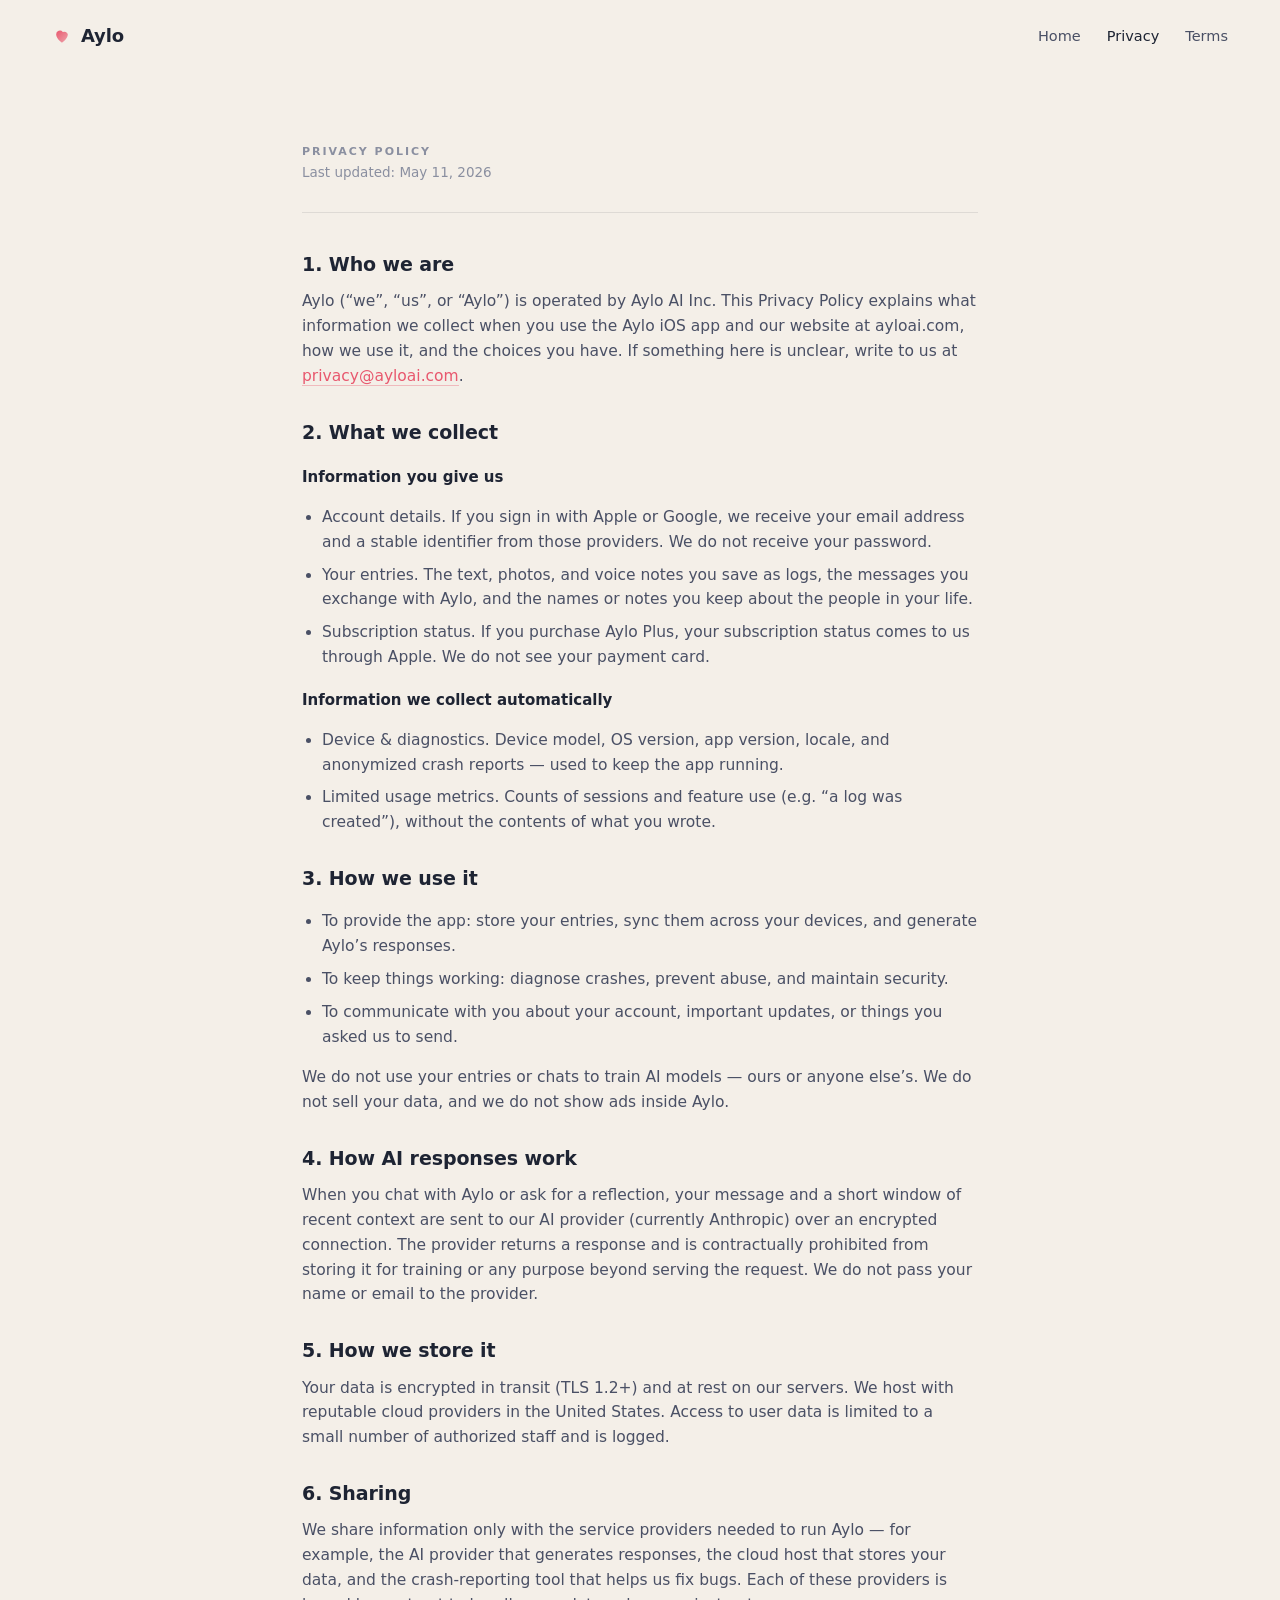
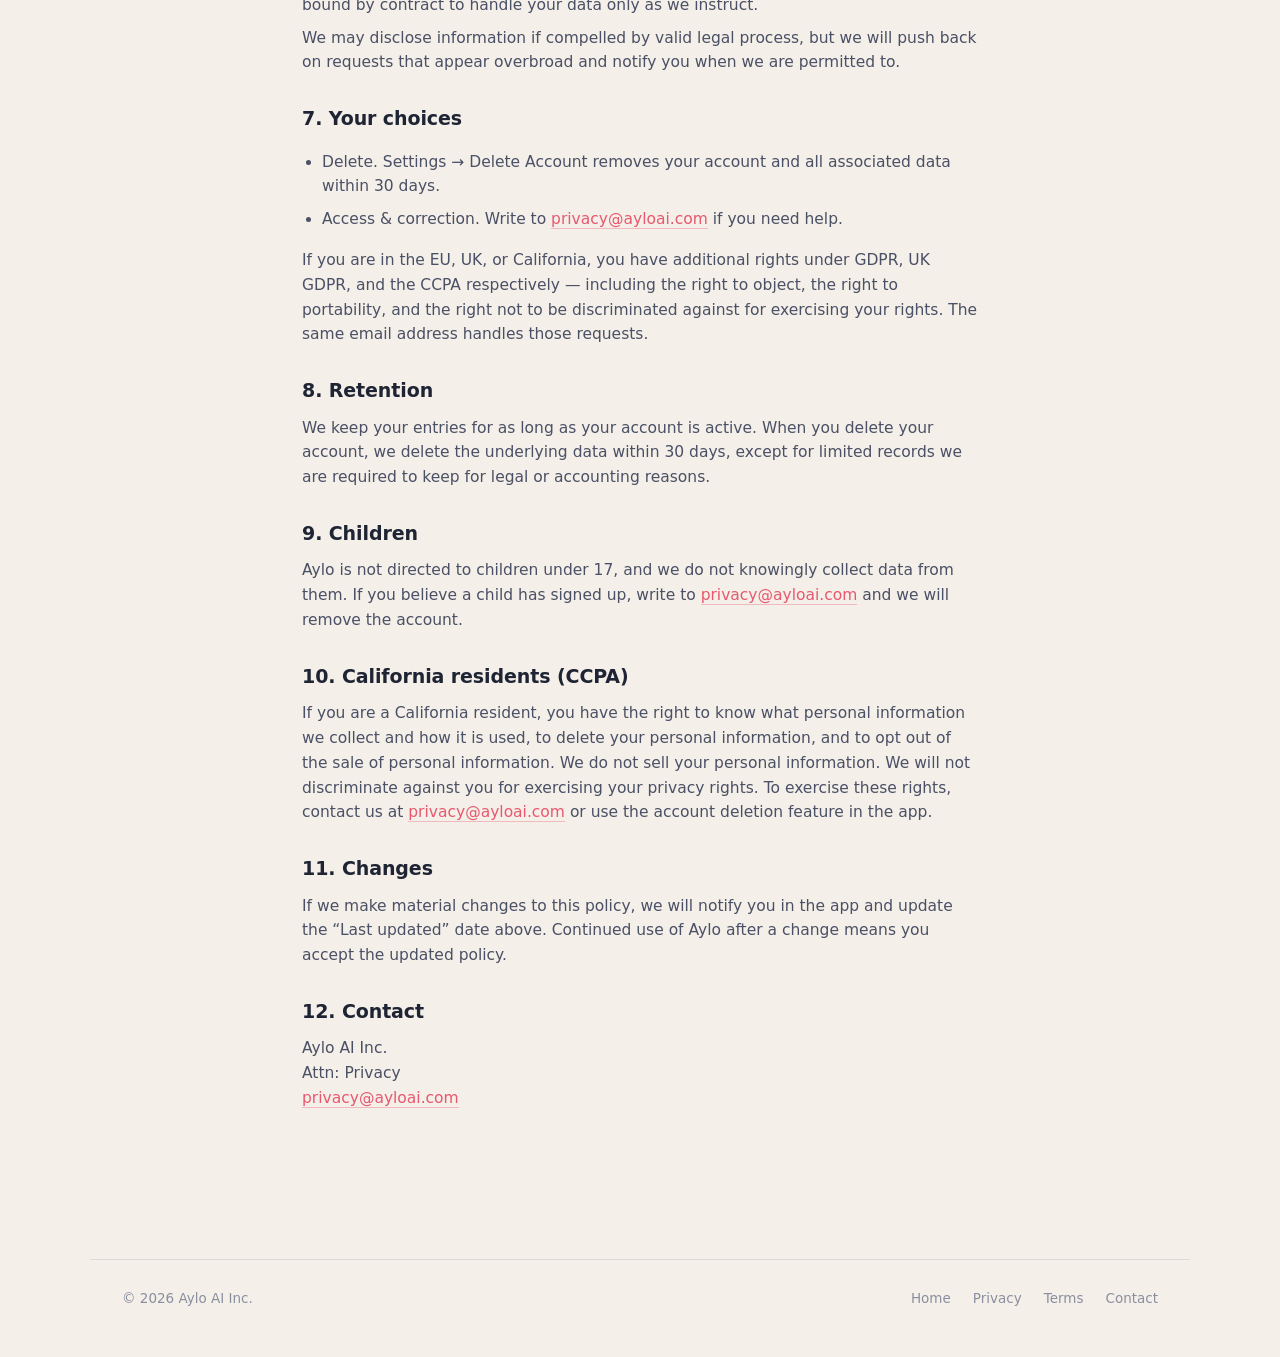
==== privacy.html @ 5973b8f8 "Remove headline, summary, and collection callout from privacy page Co-Authored-By: Claude Opus 4.6 (" ====
<!DOCTYPE html>
<html lang="en">
<head>
<meta charset="UTF-8">
<meta name="viewport" content="width=device-width, initial-scale=1.0">
<title>Privacy Policy — Aylo</title>
<link rel="stylesheet" href="legal.css">
</head>
<body>

<nav class="nav">
  <a class="brand" href="index.html">
    <span class="heart" aria-hidden="true">
      <svg width="20" height="20" viewBox="0 0 24 24" fill="none">
        <defs><linearGradient id="h" x1="0" y1="0" x2="1" y2="1"><stop offset="0%" stop-color="currentColor" stop-opacity="1"/><stop offset="100%" stop-color="currentColor" stop-opacity="0.5"/></linearGradient></defs>
        <path fill="url(#h)" d="M12 20s-7-4.5-7-10a4.5 4.5 0 0 1 8-2.8A4.5 4.5 0 0 1 19 10c0 5.5-7 10-7 10z"/>
      </svg>
    </span>
    Aylo
  </a>
  <div class="nav-links">
    <a href="index.html">Home</a>
    <a href="privacy.html" class="active">Privacy</a>
    <a href="terms.html">Terms</a>
  </div>
</nav>

<main class="legal">
  <header class="legal-header">
    <span class="kicker">Privacy Policy</span>
    <p class="effective">Last updated: May 11, 2026</p>
  </header>

  <section>
    <h2>1. Who we are</h2>
    <p>Aylo (&ldquo;we&rdquo;, &ldquo;us&rdquo;, or &ldquo;Aylo&rdquo;) is operated by Aylo AI Inc. This Privacy Policy explains what information we collect when you use the Aylo iOS app and our website at ayloai.com, how we use it, and the choices you have. If something here is unclear, write to us at <a href="mailto:privacy@ayloai.com">privacy@ayloai.com</a>.</p>
  </section>

  <section>
    <h2>2. What we collect</h2>
    <h3>Information you give us</h3>
    <ul>
      <li><strong>Account details.</strong> If you sign in with Apple or Google, we receive your email address and a stable identifier from those providers. We do not receive your password.</li>
      <li><strong>Your entries.</strong> The text, photos, and voice notes you save as logs, the messages you exchange with Aylo, and the names or notes you keep about the people in your life.</li>
      <li><strong>Subscription status.</strong> If you purchase Aylo Plus, your subscription status comes to us through Apple. We do not see your payment card.</li>
    </ul>
    <h3>Information we collect automatically</h3>
    <ul>
      <li><strong>Device &amp; diagnostics.</strong> Device model, OS version, app version, locale, and anonymized crash reports — used to keep the app running.</li>
      <li><strong>Limited usage metrics.</strong> Counts of sessions and feature use (e.g. &ldquo;a log was created&rdquo;), without the contents of what you wrote.</li>
    </ul>
  </section>

  <section>
    <h2>3. How we use it</h2>
    <ul>
      <li>To provide the app: store your entries, sync them across your devices, and generate Aylo&rsquo;s responses.</li>
      <li>To keep things working: diagnose crashes, prevent abuse, and maintain security.</li>
      <li>To communicate with you about your account, important updates, or things you asked us to send.</li>
    </ul>
    <p>We do not use your entries or chats to train AI models — ours or anyone else&rsquo;s. We do not sell your data, and we do not show ads inside Aylo.</p>
  </section>

  <section>
    <h2>4. How AI responses work</h2>
    <p>When you chat with Aylo or ask for a reflection, your message and a short window of recent context are sent to our AI provider (currently Anthropic) over an encrypted connection. The provider returns a response and is contractually prohibited from storing it for training or any purpose beyond serving the request. We do not pass your name or email to the provider.</p>
  </section>

  <section>
    <h2>5. How we store it</h2>
    <p>Your data is encrypted in transit (TLS 1.2+) and at rest on our servers. We host with reputable cloud providers in the United States. Access to user data is limited to a small number of authorized staff and is logged.</p>
  </section>

  <section>
    <h2>6. Sharing</h2>
    <p>We share information only with the service providers needed to run Aylo — for example, the AI provider that generates responses, the cloud host that stores your data, and the crash-reporting tool that helps us fix bugs. Each of these providers is bound by contract to handle your data only as we instruct.</p>
    <p>We may disclose information if compelled by valid legal process, but we will push back on requests that appear overbroad and notify you when we are permitted to.</p>
  </section>

  <section>
    <h2>7. Your choices</h2>
    <ul>
      <li><strong>Delete.</strong> Settings &rarr; Delete Account removes your account and all associated data within 30 days.</li>
      <li><strong>Access &amp; correction.</strong> Write to <a href="mailto:privacy@ayloai.com">privacy@ayloai.com</a> if you need help.</li>
    </ul>
    <p>If you are in the EU, UK, or California, you have additional rights under GDPR, UK GDPR, and the CCPA respectively — including the right to object, the right to portability, and the right not to be discriminated against for exercising your rights. The same email address handles those requests.</p>
  </section>

  <section>
    <h2>8. Retention</h2>
    <p>We keep your entries for as long as your account is active. When you delete your account, we delete the underlying data within 30 days, except for limited records we are required to keep for legal or accounting reasons.</p>
  </section>

  <section>
    <h2>9. Children</h2>
    <p>Aylo is not directed to children under 17, and we do not knowingly collect data from them. If you believe a child has signed up, write to <a href="mailto:privacy@ayloai.com">privacy@ayloai.com</a> and we will remove the account.</p>
  </section>

  <section>
    <h2>10. California residents (CCPA)</h2>
    <p>If you are a California resident, you have the right to know what personal information we collect and how it is used, to delete your personal information, and to opt out of the sale of personal information. We do not sell your personal information. We will not discriminate against you for exercising your privacy rights. To exercise these rights, contact us at <a href="mailto:privacy@ayloai.com">privacy@ayloai.com</a> or use the account deletion feature in the app.</p>
  </section>

  <section>
    <h2>11. Changes</h2>
    <p>If we make material changes to this policy, we will notify you in the app and update the &ldquo;Last updated&rdquo; date above. Continued use of Aylo after a change means you accept the updated policy.</p>
  </section>

  <section>
    <h2>12. Contact</h2>
    <p>Aylo AI Inc.<br>
    Attn: Privacy<br>
    
    
    <a href="mailto:privacy@ayloai.com">privacy@ayloai.com</a></p>
  </section>
</main>

<footer>
  <span class="brand-line">© 2026 Aylo AI Inc.</span>
  <div class="links">
    <a href="index.html">Home</a>
    <a href="privacy.html">Privacy</a>
    <a href="terms.html">Terms</a>
    <a href="mailto:hello@ayloai.com">Contact</a>
  </div>
</footer>

</body>
</html>
---- legal.css ----
/* Shared styling for privacy + terms */
:root {
  --bg: #F4EFE8;
  --bg-soft: #EFE8DE;
  --ink: #1E2433;
  --ink-mid: #4A5065;
  --ink-soft: #8A8FA0;
  --line: rgba(30,36,51,0.10);
  --card: #FFFFFF;
  --accent: #E8586E;
  --accent-soft: #FCE4E8;
}
*, *::before, *::after { box-sizing: border-box; }
html, body { margin: 0; padding: 0; }
body {
  font-family: "SF Pro Display", -apple-system, BlinkMacSystemFont, system-ui, "Segoe UI", sans-serif;
  background: var(--bg);
  color: var(--ink);
  -webkit-font-smoothing: antialiased;
  line-height: 1.6;
}
a { color: inherit; text-decoration: none; }

.nav {
  display: flex; align-items: center; justify-content: space-between;
  padding: 22px 32px;
  max-width: 1240px; margin: 0 auto;
}
.brand { display: inline-flex; align-items: center; gap: 9px; font-weight: 600; font-size: 18px; letter-spacing: -0.01em; }
.brand .heart { color: var(--accent); display: inline-flex; }
.nav-links { display: flex; gap: 26px; font-size: 14.5px; color: var(--ink-mid); }
.nav-links a:hover { color: var(--ink); }
.nav-links a.active { color: var(--ink); font-weight: 500; }

.legal {
  max-width: 740px; margin: 0 auto;
  padding: 32px 32px 80px;
}
.legal-header { padding: 32px 0 28px; border-bottom: 1px solid var(--line); margin-bottom: 36px; }
.legal-header .kicker {
  font-size: 11px; font-weight: 700; letter-spacing: 0.18em;
  text-transform: uppercase; color: var(--ink-soft);
}
.legal-header h1 {
  font-size: clamp(36px, 5vw, 56px);
  line-height: 1.02;
  letter-spacing: -0.03em;
  font-weight: 500;
  margin: 12px 0 14px;
}
.legal-header h1 em {
  font-style: normal;
}
.legal-header .effective {
  font-size: 13.5px; color: var(--ink-soft); margin: 0;
}

.tldr {
  margin-bottom: 40px;
}
.tldr-label {
  display: none;
}
.tldr ul { margin: 0; padding-left: 20px; }
.tldr li { font-size: 15.5px; margin: 6px 0; color: var(--ink-mid); }

.legal section { margin-bottom: 28px; }
.legal h2 {
  font-size: 19px; font-weight: 600; letter-spacing: -0.005em;
  margin: 28px 0 10px; color: var(--ink);
}
.legal h3 {
  font-size: 15px; font-weight: 600;
  margin: 18px 0 4px; color: var(--ink);
}
.legal p, .legal li {
  font-size: 15.5px; color: var(--ink-mid); margin: 8px 0;
}
.legal ul { padding-left: 20px; }
.legal a:not(.brand) {
  color: var(--accent);
  border-bottom: 1px solid rgba(232,88,110,0.35);
}
.legal a:not(.brand):hover { border-bottom-color: var(--accent); }
.legal strong { color: var(--ink-mid); font-weight: 400; }

.legal .callout {
  padding: 0;
  margin: 14px 0;
  font-size: 15.5px;
  color: var(--ink-mid);
}

footer {
  max-width: 1100px; margin: 40px auto 0;
  padding: 28px 32px 48px;
  border-top: 1px solid var(--line);
  display: flex; justify-content: space-between; align-items: center;
  flex-wrap: wrap; gap: 18px;
  font-size: 13.5px; color: var(--ink-soft);
}
footer .links { display: flex; gap: 22px; }
footer .links a:hover { color: var(--ink); }

@media (max-width: 720px) {
  .nav { padding: 18px 22px; }
  .nav-links { gap: 16px; }
  .legal { padding: 16px 22px 56px; }
  footer { padding: 24px 22px 36px; }
}
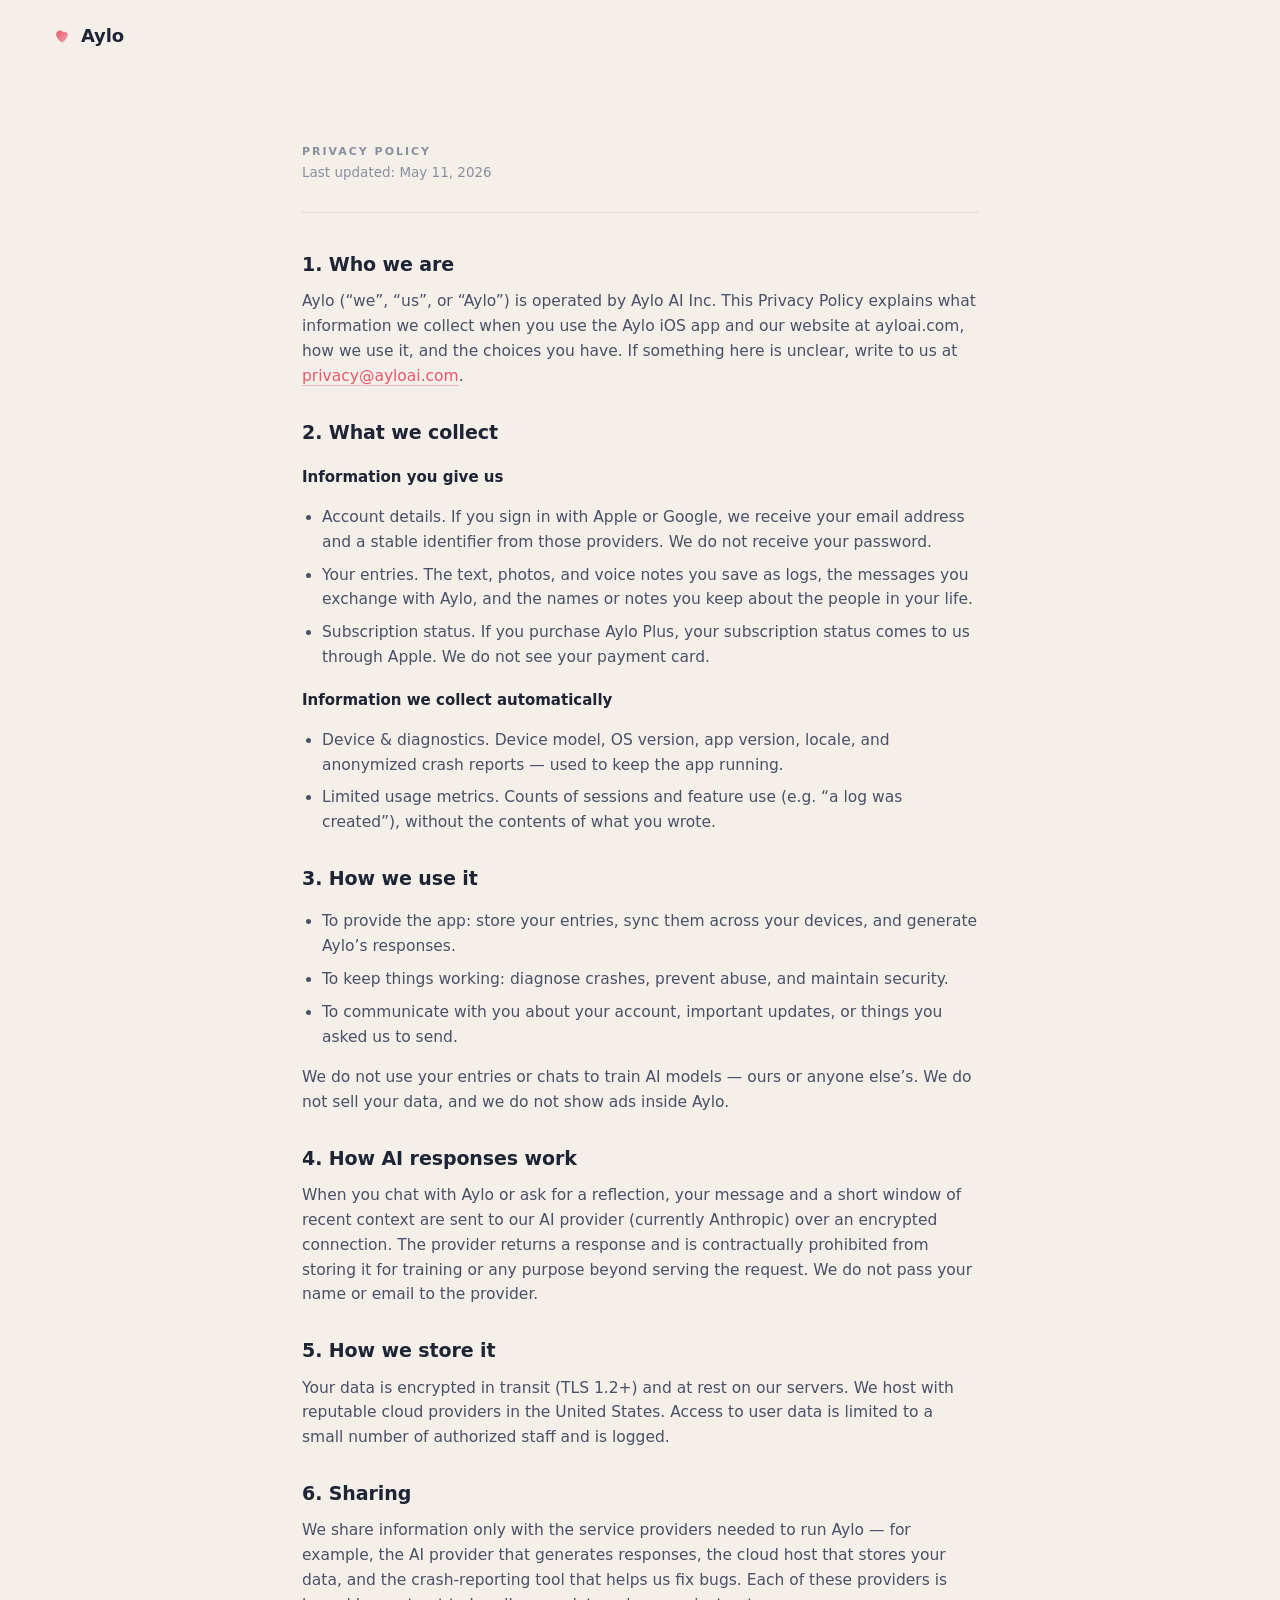
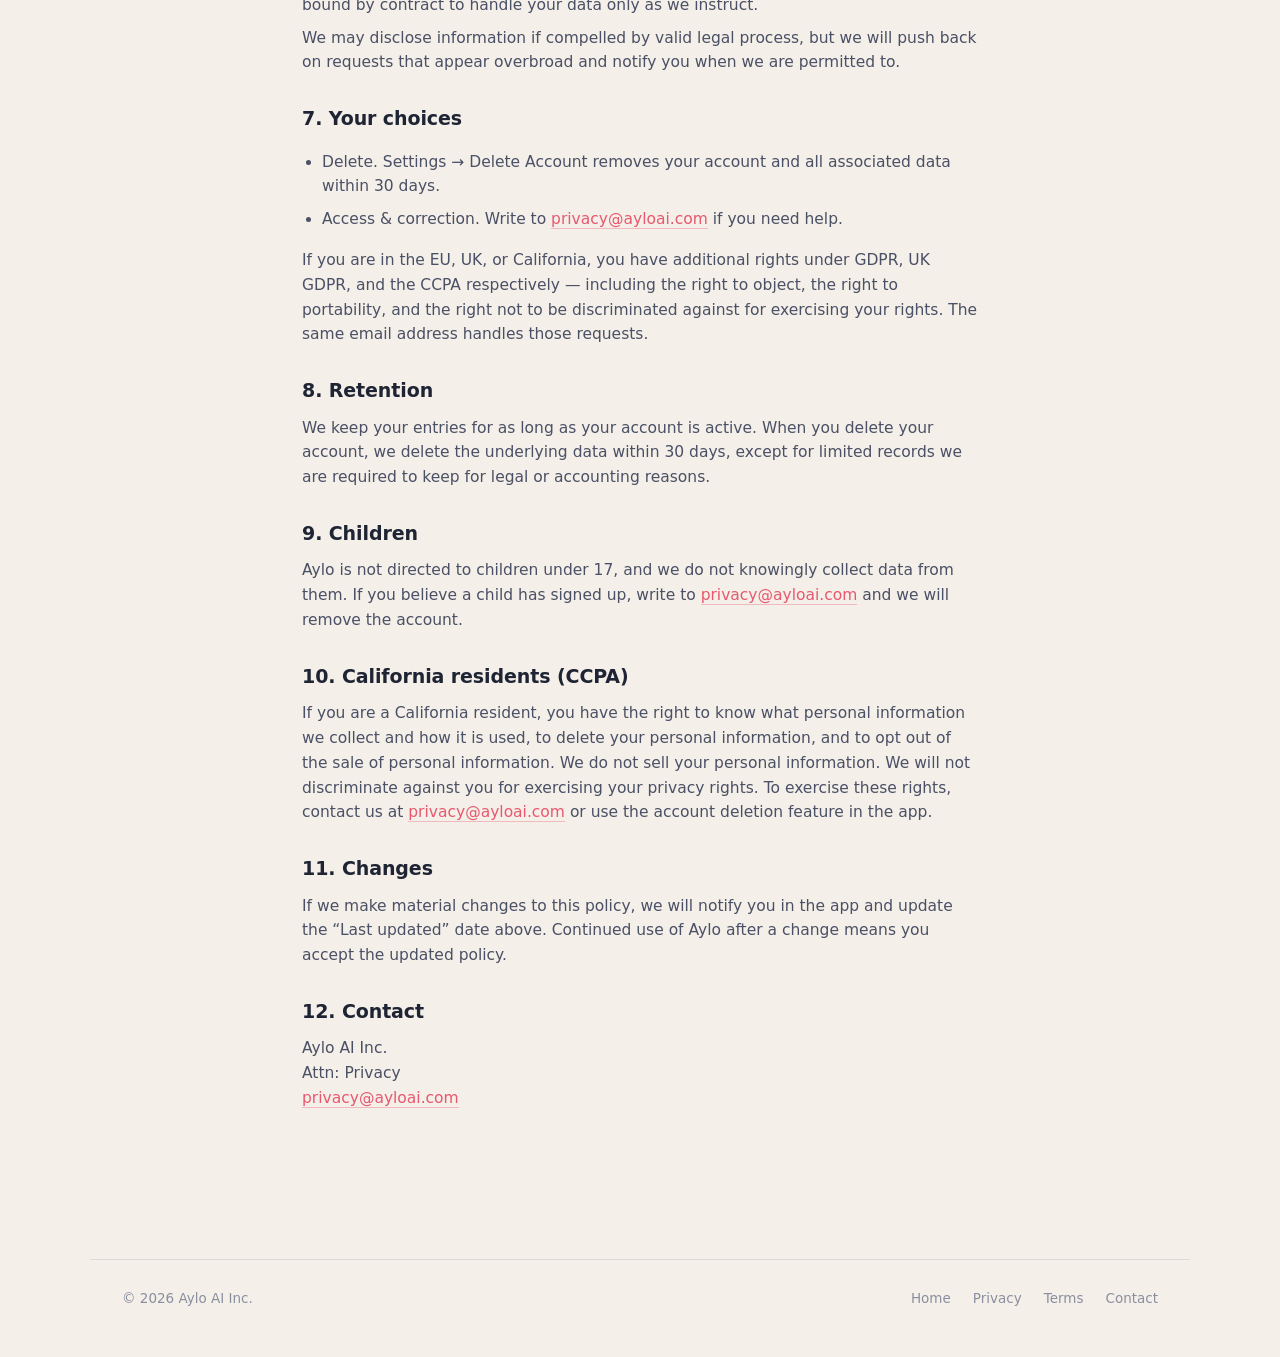
==== commit b24d6f9c: "Remove nav links from privacy and terms pages Co-Authored-By: Claude Opus 4.6 (1M context) <noreply@" ====
--- a/privacy.html
+++ b/privacy.html
@@ -18,11 +18,7 @@
     </span>
     Aylo
   </a>
-  <div class="nav-links">
-    <a href="index.html">Home</a>
-    <a href="privacy.html" class="active">Privacy</a>
-    <a href="terms.html">Terms</a>
-  </div>
+  <div class="nav-links"></div>
 </nav>
 
 <main class="legal">
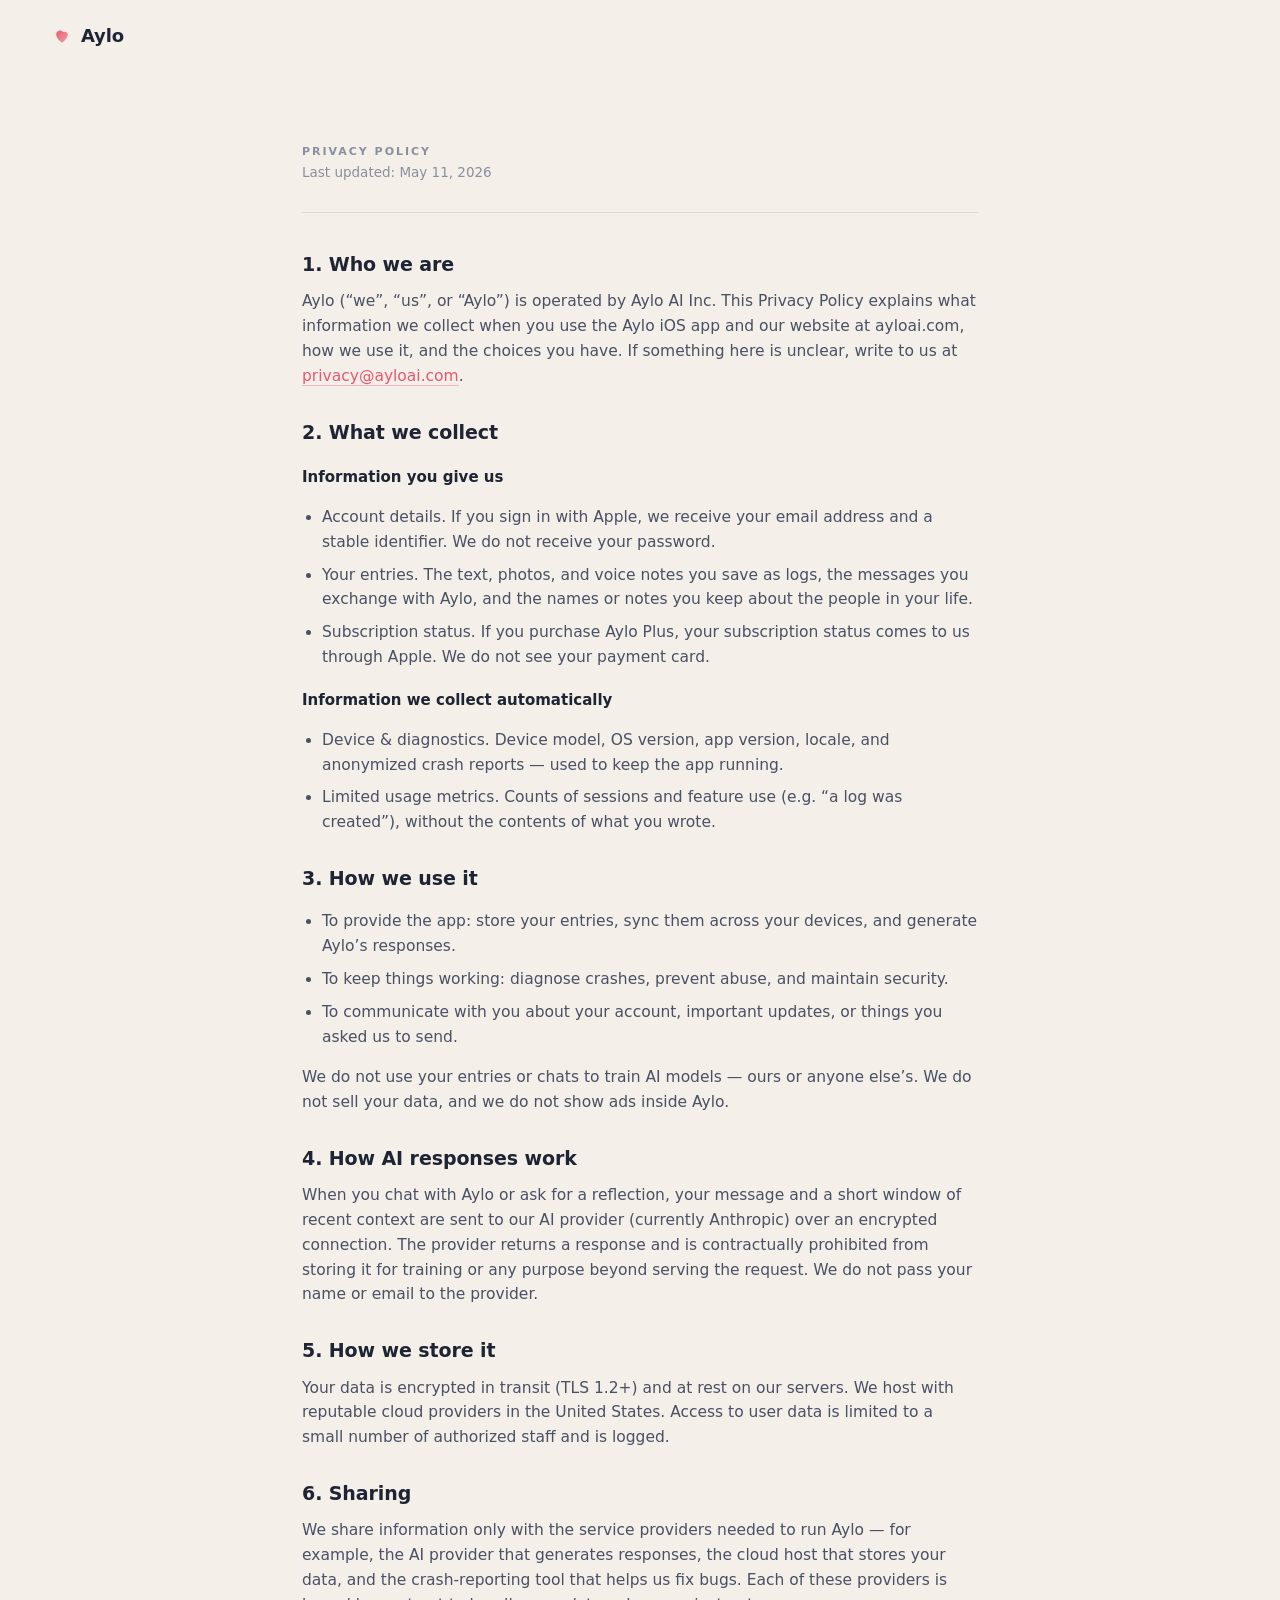
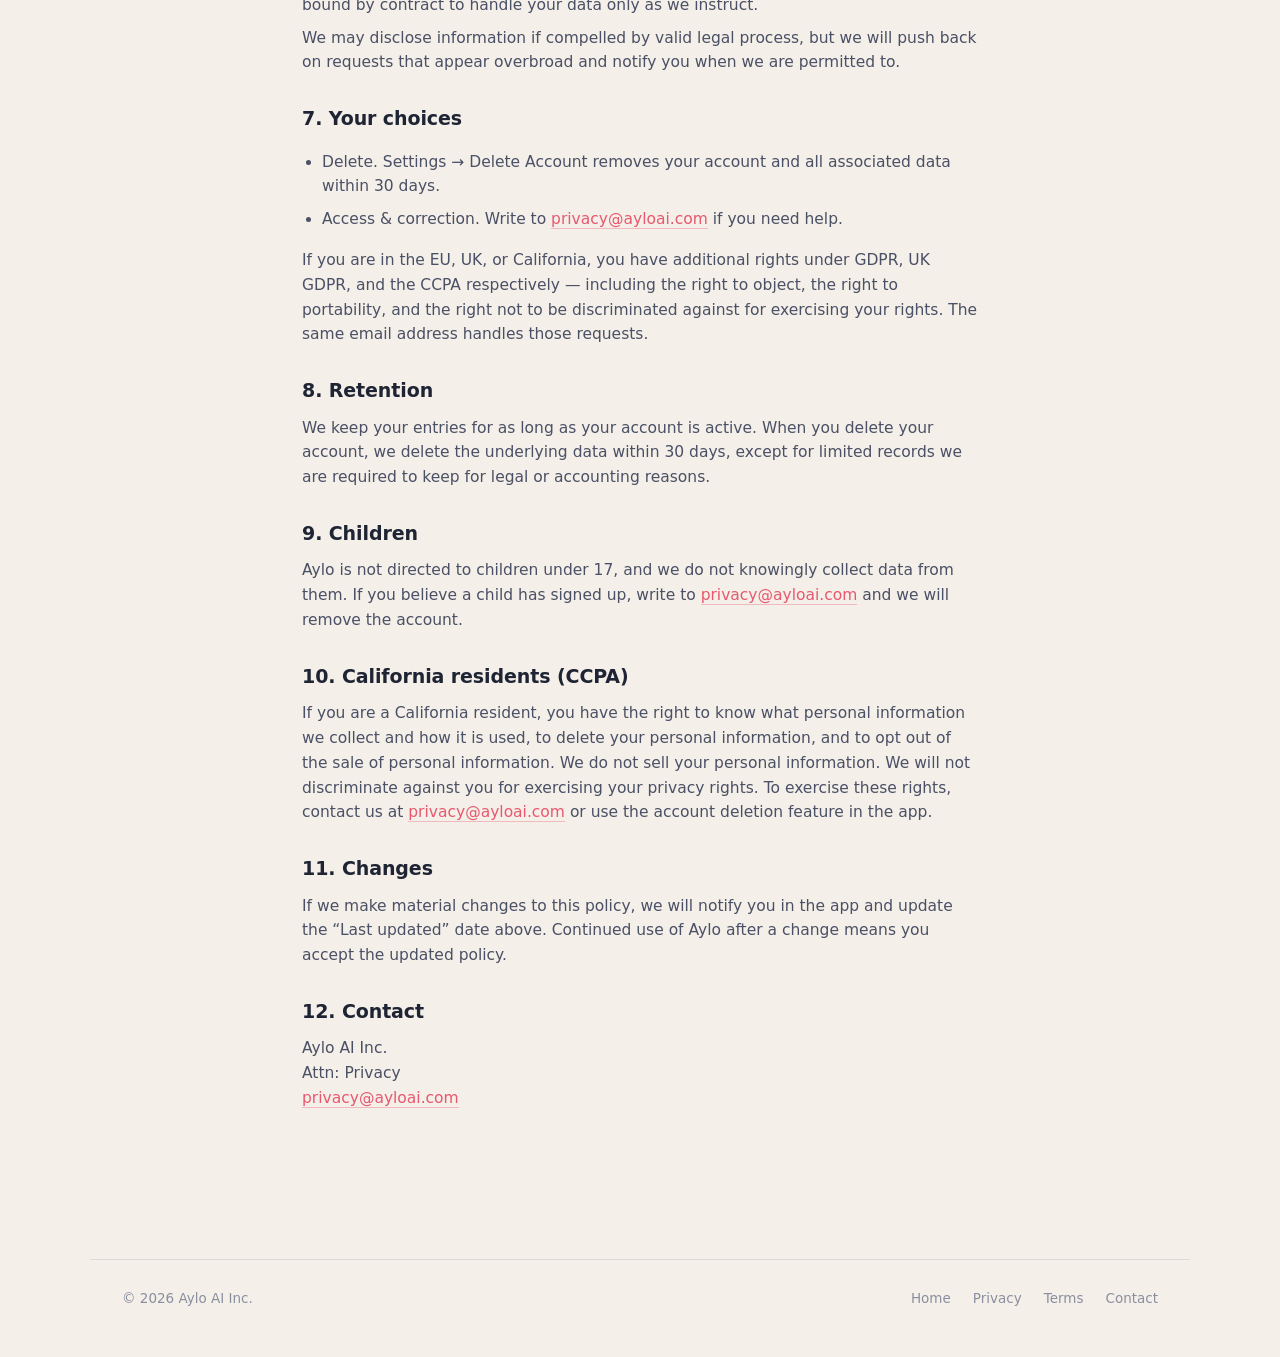
==== commit 21ab2748: "Update tab names in phone mockup, remove Google from privacy Co-Authored-By: Claude Opus 4.6 (1M con" ====
--- a/privacy.html
+++ b/privacy.html
@@ -36,7 +36,7 @@
     <h2>2. What we collect</h2>
     <h3>Information you give us</h3>
     <ul>
-      <li><strong>Account details.</strong> If you sign in with Apple or Google, we receive your email address and a stable identifier from those providers. We do not receive your password.</li>
+      <li><strong>Account details.</strong> If you sign in with Apple, we receive your email address and a stable identifier. We do not receive your password.</li>
       <li><strong>Your entries.</strong> The text, photos, and voice notes you save as logs, the messages you exchange with Aylo, and the names or notes you keep about the people in your life.</li>
       <li><strong>Subscription status.</strong> If you purchase Aylo Plus, your subscription status comes to us through Apple. We do not see your payment card.</li>
     </ul>
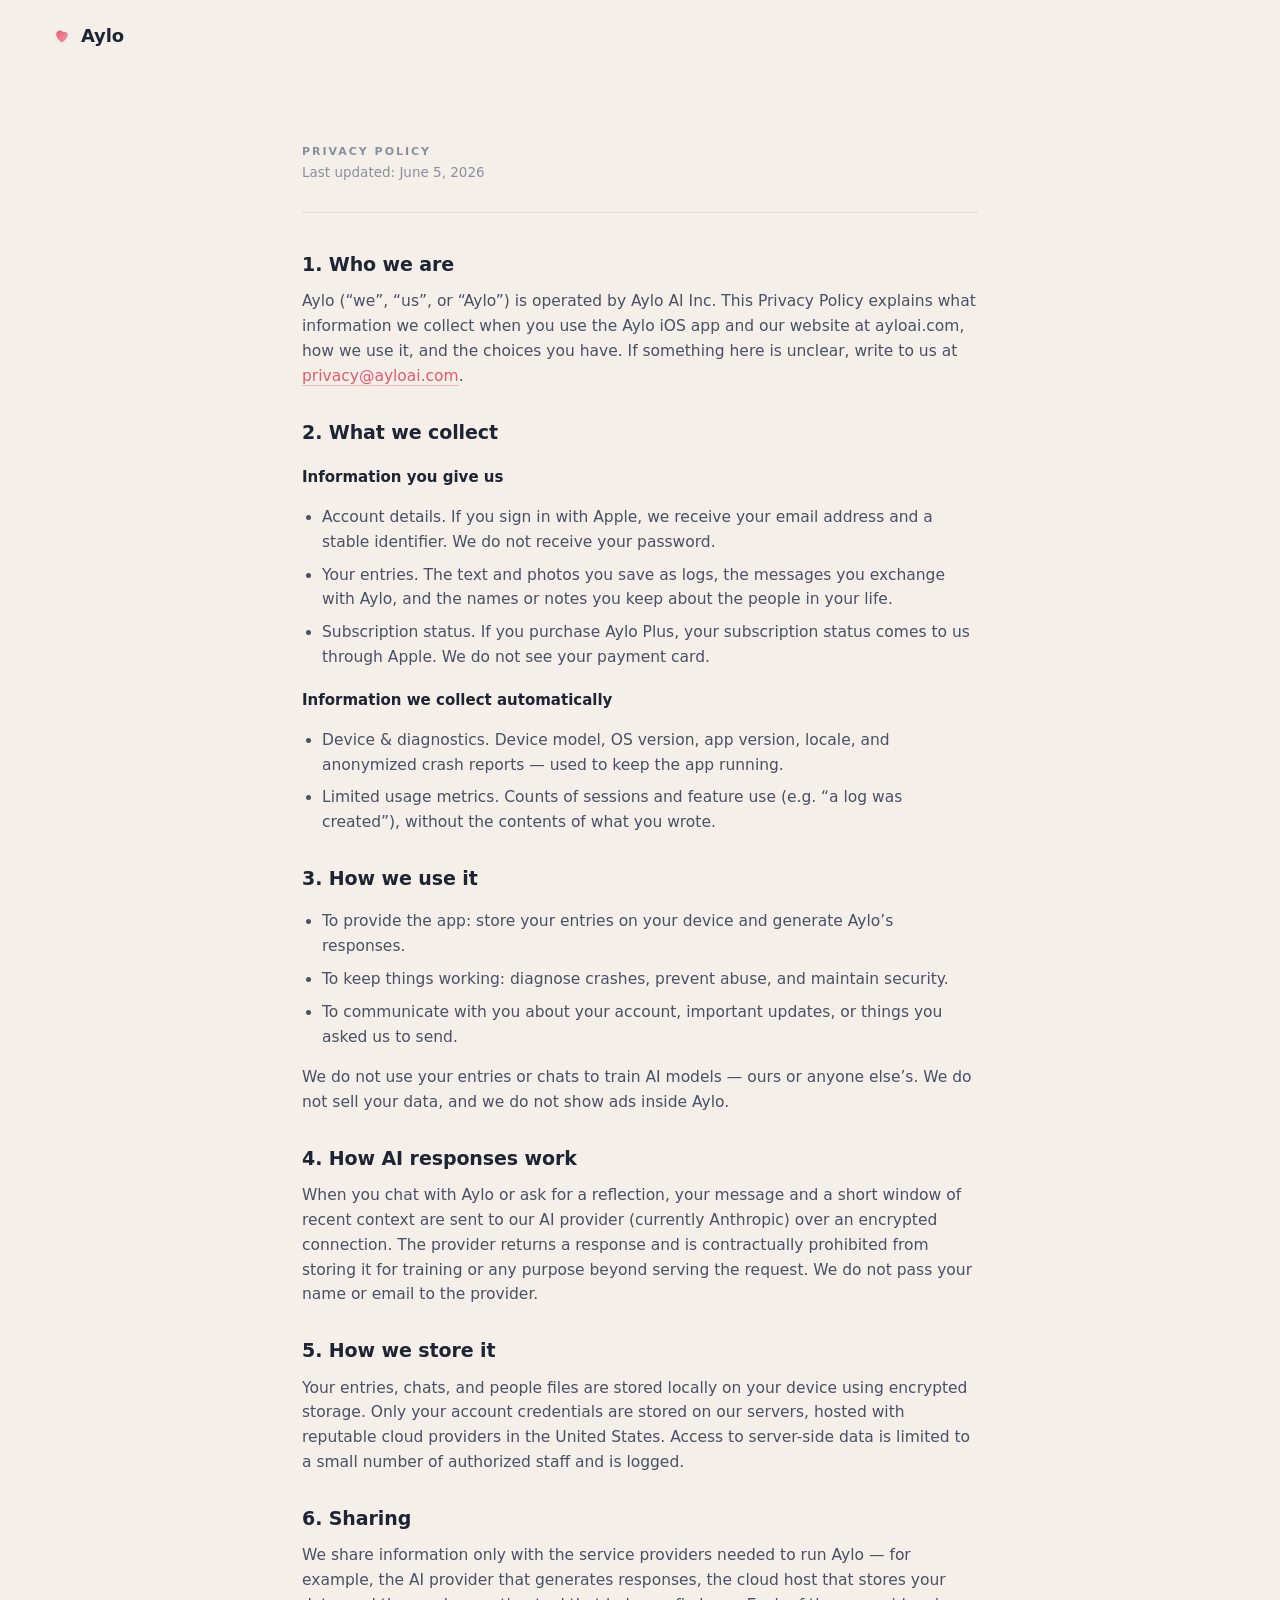
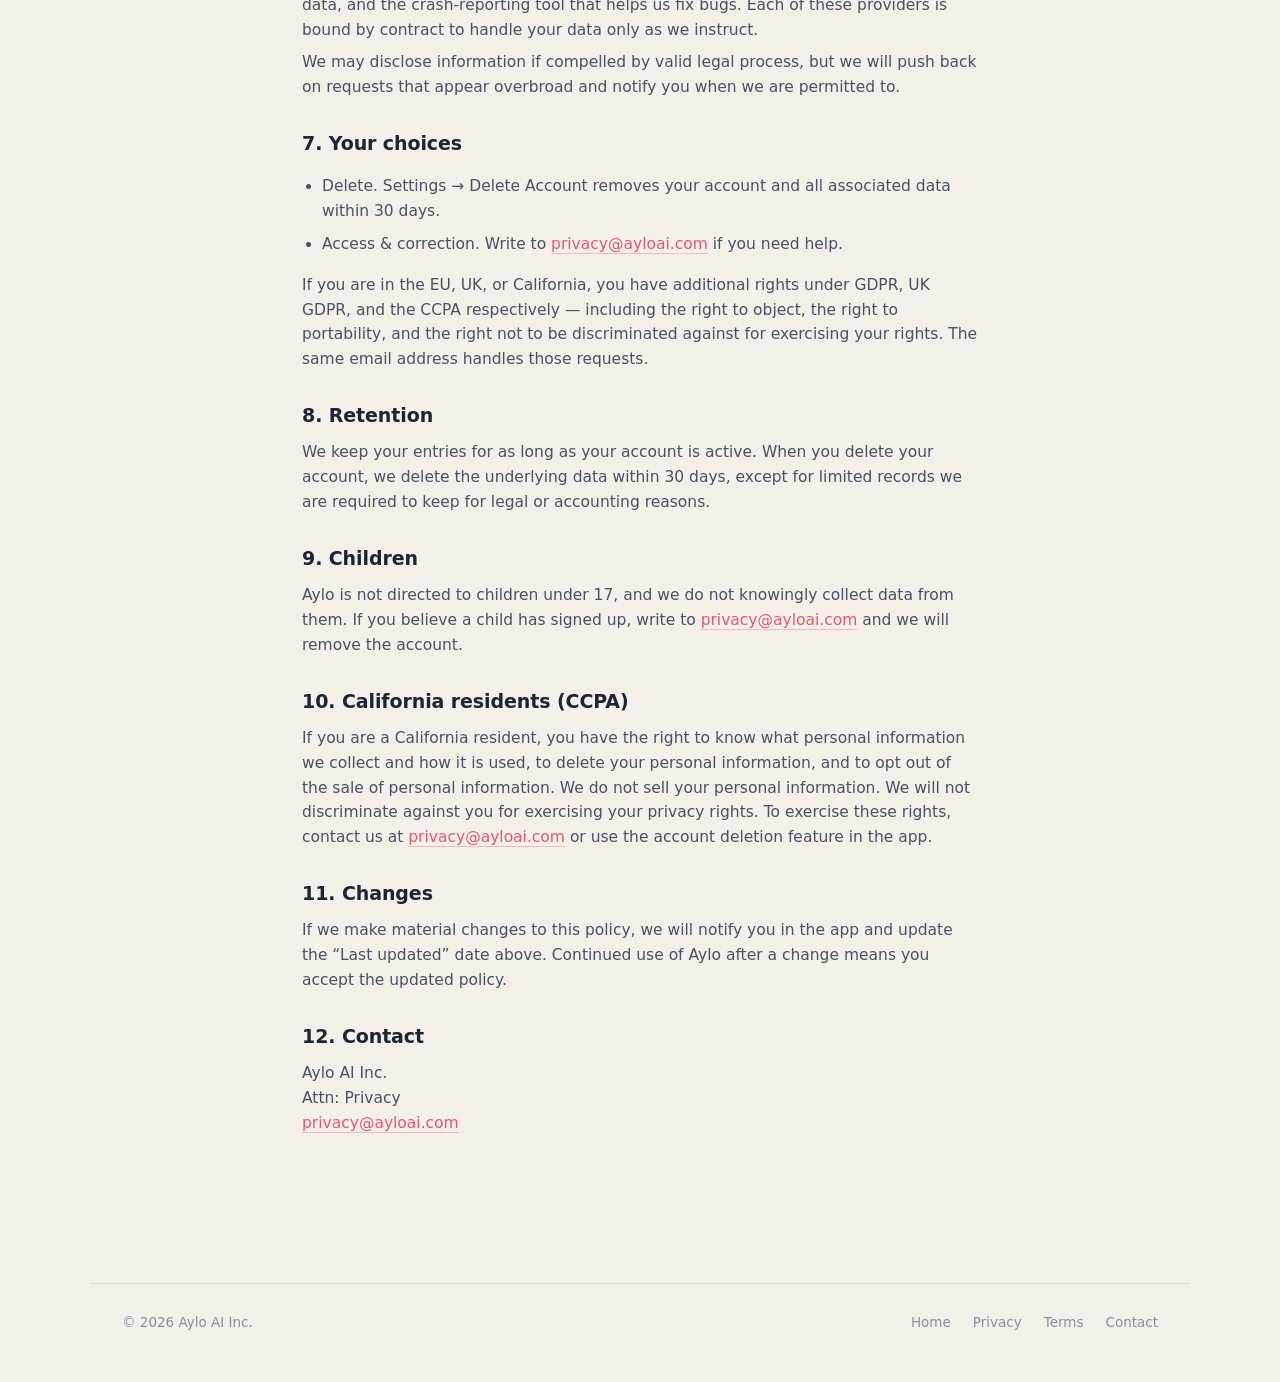
==== commit 650e3fc5: "Fix privacy policy to reflect local-first data architecture - Remove voice notes (feature doesn't ex" ====
--- a/privacy.html
+++ b/privacy.html
@@ -24,7 +24,7 @@
 <main class="legal">
   <header class="legal-header">
     <span class="kicker">Privacy Policy</span>
-    <p class="effective">Last updated: May 11, 2026</p>
+    <p class="effective">Last updated: June 5, 2026</p>
   </header>
 
   <section>
@@ -37,7 +37,7 @@
     <h3>Information you give us</h3>
     <ul>
       <li><strong>Account details.</strong> If you sign in with Apple, we receive your email address and a stable identifier. We do not receive your password.</li>
-      <li><strong>Your entries.</strong> The text, photos, and voice notes you save as logs, the messages you exchange with Aylo, and the names or notes you keep about the people in your life.</li>
+      <li><strong>Your entries.</strong> The text and photos you save as logs, the messages you exchange with Aylo, and the names or notes you keep about the people in your life.</li>
       <li><strong>Subscription status.</strong> If you purchase Aylo Plus, your subscription status comes to us through Apple. We do not see your payment card.</li>
     </ul>
     <h3>Information we collect automatically</h3>
@@ -50,7 +50,7 @@
   <section>
     <h2>3. How we use it</h2>
     <ul>
-      <li>To provide the app: store your entries, sync them across your devices, and generate Aylo&rsquo;s responses.</li>
+      <li>To provide the app: store your entries on your device and generate Aylo&rsquo;s responses.</li>
       <li>To keep things working: diagnose crashes, prevent abuse, and maintain security.</li>
       <li>To communicate with you about your account, important updates, or things you asked us to send.</li>
     </ul>
@@ -64,7 +64,7 @@
 
   <section>
     <h2>5. How we store it</h2>
-    <p>Your data is encrypted in transit (TLS 1.2+) and at rest on our servers. We host with reputable cloud providers in the United States. Access to user data is limited to a small number of authorized staff and is logged.</p>
+    <p>Your entries, chats, and people files are stored locally on your device using encrypted storage. Only your account credentials are stored on our servers, hosted with reputable cloud providers in the United States. Access to server-side data is limited to a small number of authorized staff and is logged.</p>
   </section>
 
   <section>
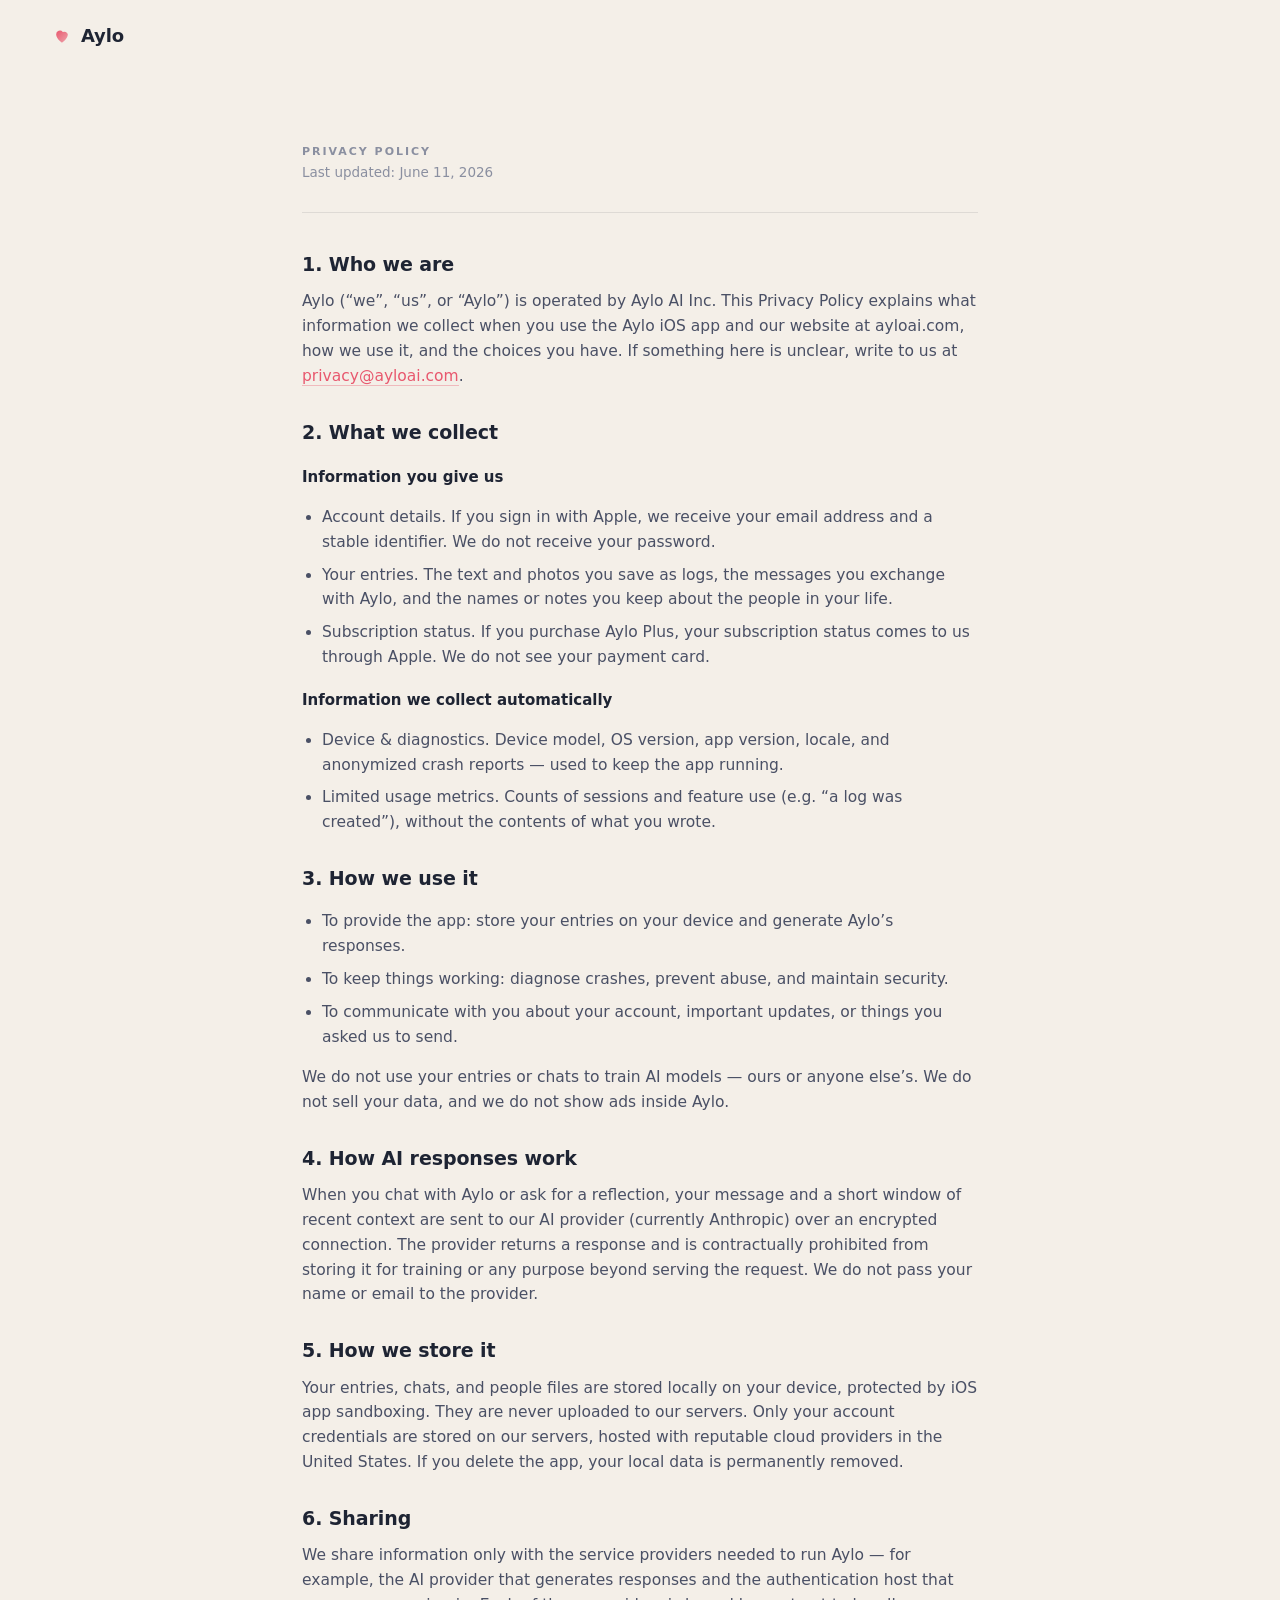
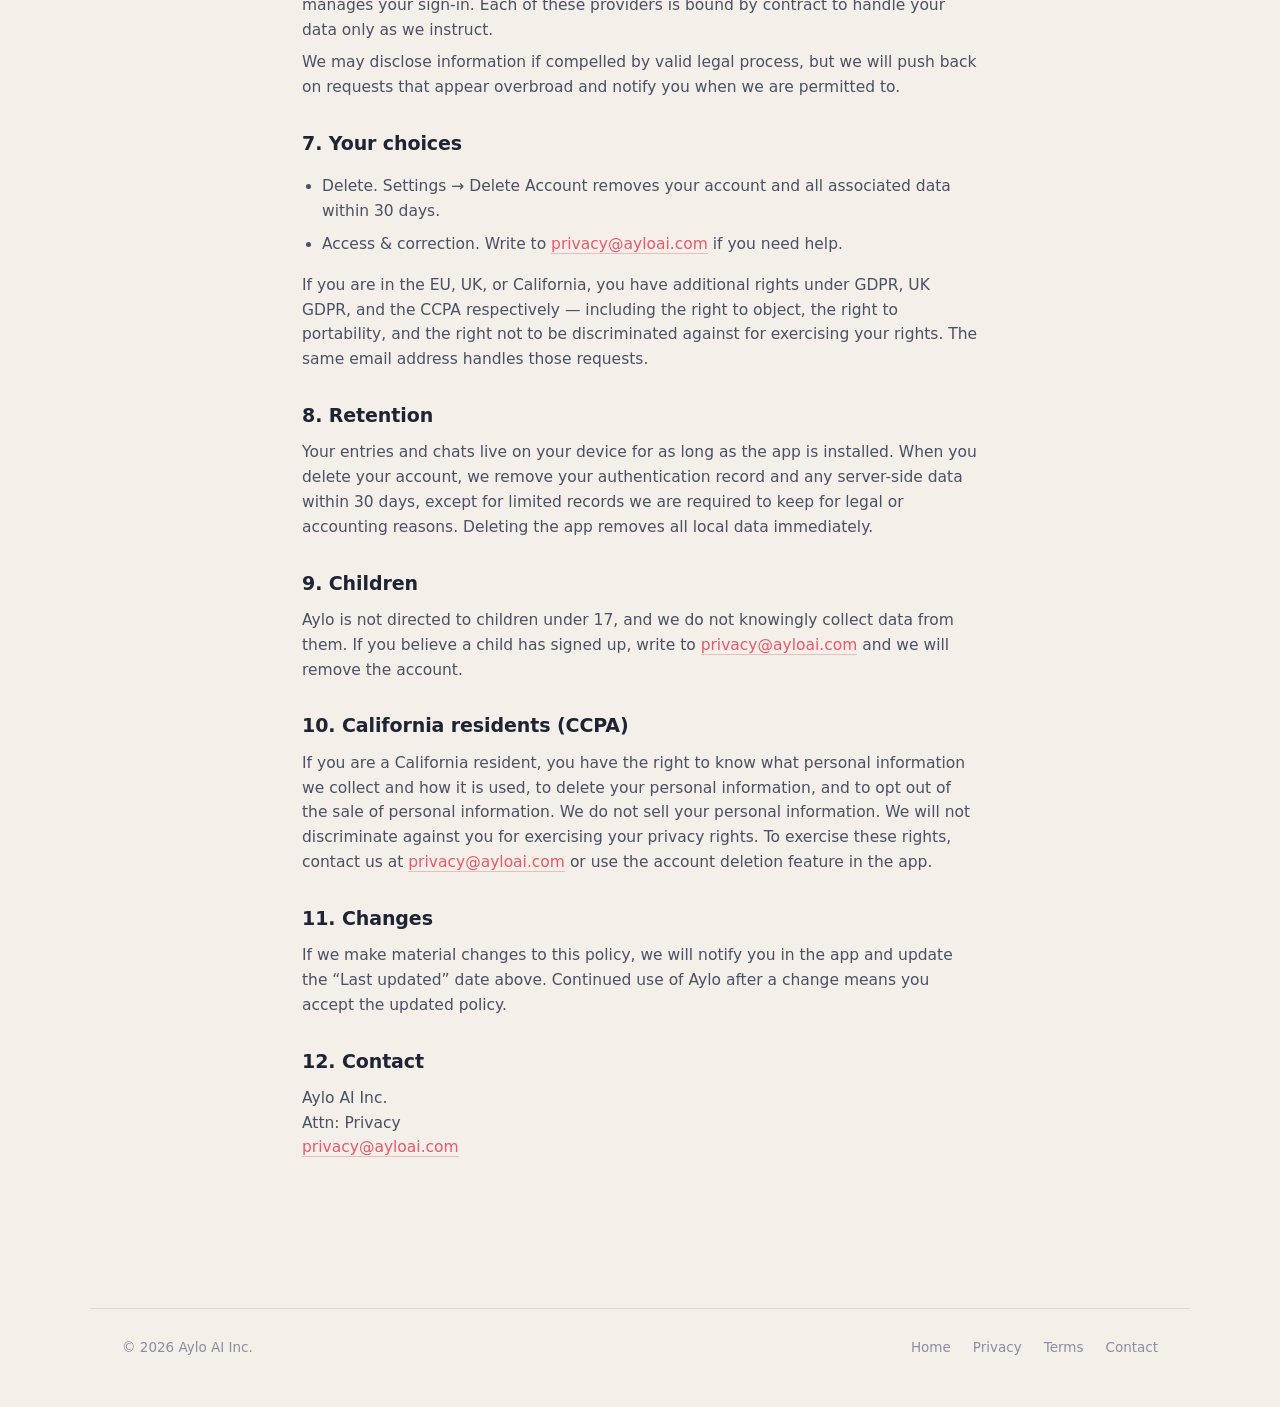
==== commit b3f711df: "Update privacy policy to clarify local-only data storage Corrected sections on storage, sharing, and" ====
--- a/privacy.html
+++ b/privacy.html
@@ -24,7 +24,7 @@
 <main class="legal">
   <header class="legal-header">
     <span class="kicker">Privacy Policy</span>
-    <p class="effective">Last updated: June 5, 2026</p>
+    <p class="effective">Last updated: June 11, 2026</p>
   </header>
 
   <section>
@@ -64,12 +64,12 @@
 
   <section>
     <h2>5. How we store it</h2>
-    <p>Your entries, chats, and people files are stored locally on your device using encrypted storage. Only your account credentials are stored on our servers, hosted with reputable cloud providers in the United States. Access to server-side data is limited to a small number of authorized staff and is logged.</p>
+    <p>Your entries, chats, and people files are stored locally on your device, protected by iOS app sandboxing. They are never uploaded to our servers. Only your account credentials are stored on our servers, hosted with reputable cloud providers in the United States. If you delete the app, your local data is permanently removed.</p>
   </section>
 
   <section>
     <h2>6. Sharing</h2>
-    <p>We share information only with the service providers needed to run Aylo — for example, the AI provider that generates responses, the cloud host that stores your data, and the crash-reporting tool that helps us fix bugs. Each of these providers is bound by contract to handle your data only as we instruct.</p>
+    <p>We share information only with the service providers needed to run Aylo — for example, the AI provider that generates responses and the authentication host that manages your sign-in. Each of these providers is bound by contract to handle your data only as we instruct.</p>
     <p>We may disclose information if compelled by valid legal process, but we will push back on requests that appear overbroad and notify you when we are permitted to.</p>
   </section>
 
@@ -84,7 +84,7 @@
 
   <section>
     <h2>8. Retention</h2>
-    <p>We keep your entries for as long as your account is active. When you delete your account, we delete the underlying data within 30 days, except for limited records we are required to keep for legal or accounting reasons.</p>
+    <p>Your entries and chats live on your device for as long as the app is installed. When you delete your account, we remove your authentication record and any server-side data within 30 days, except for limited records we are required to keep for legal or accounting reasons. Deleting the app removes all local data immediately.</p>
   </section>
 
   <section>
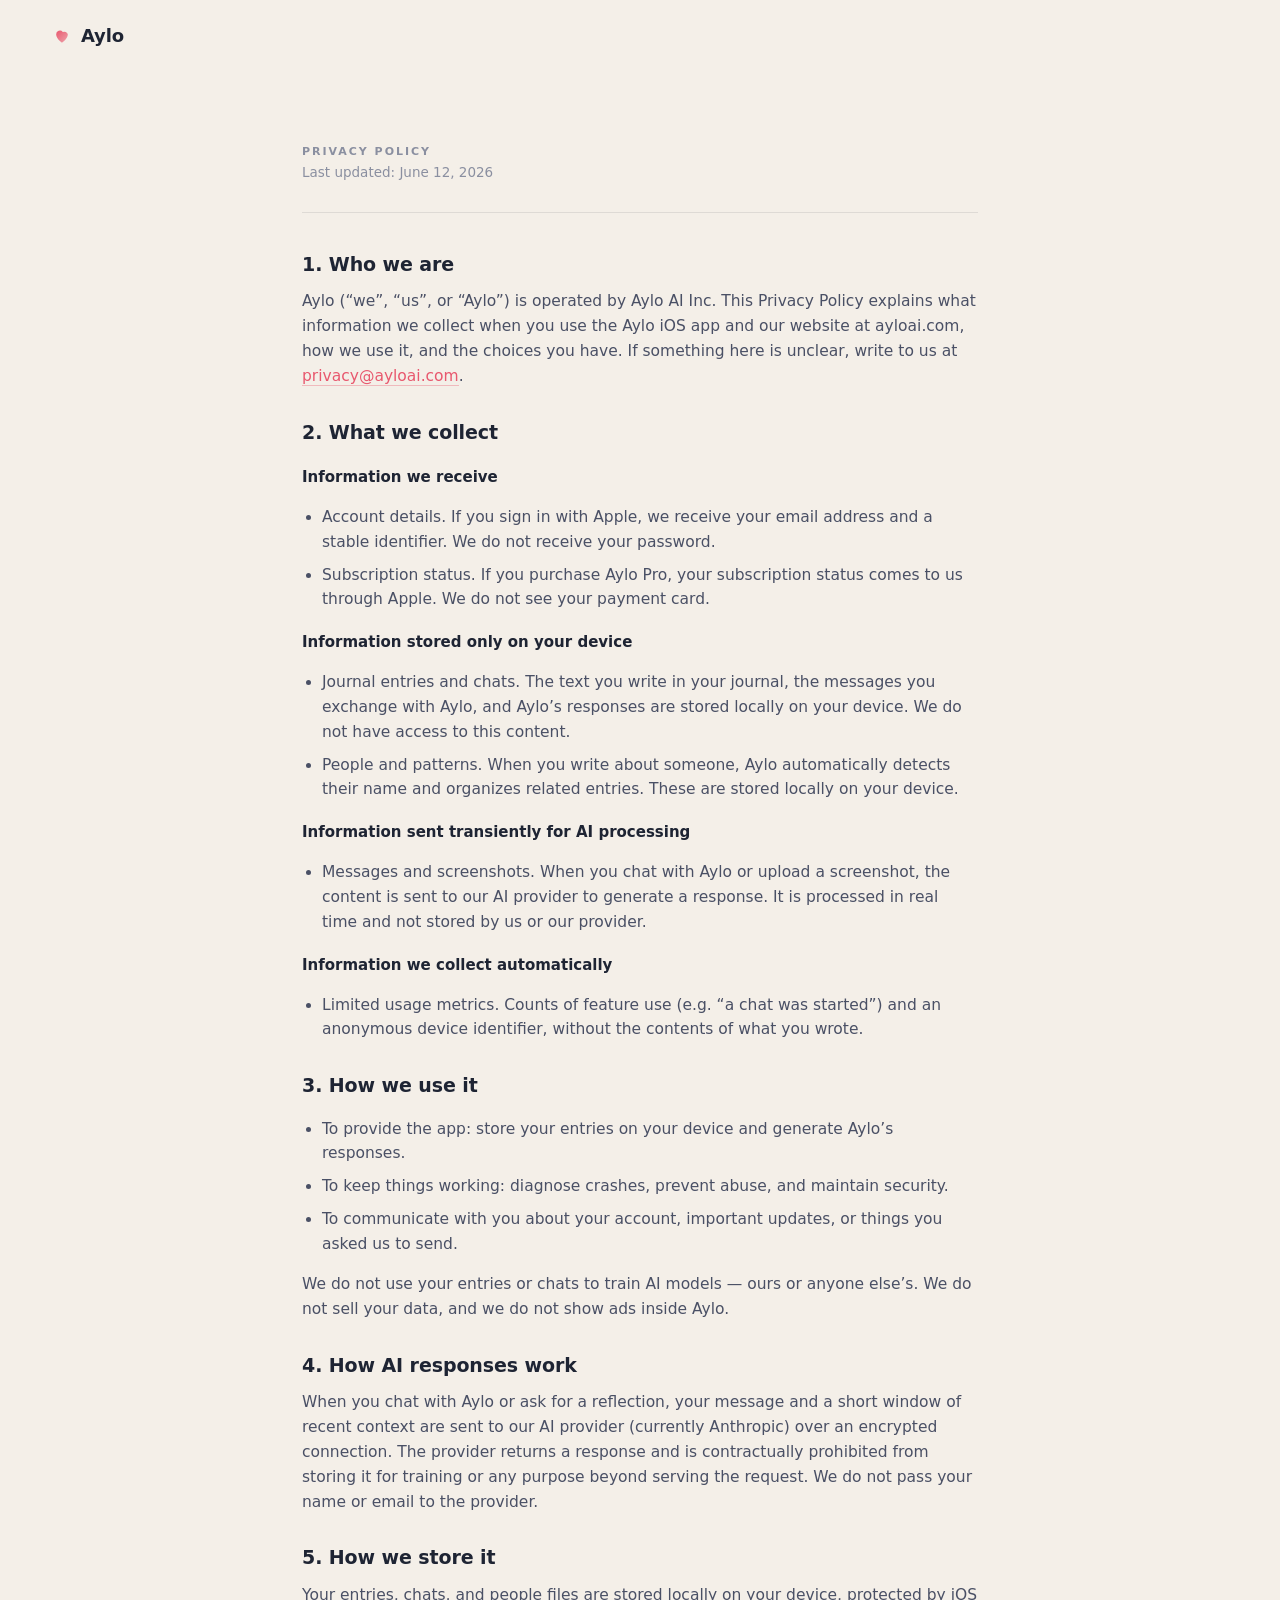
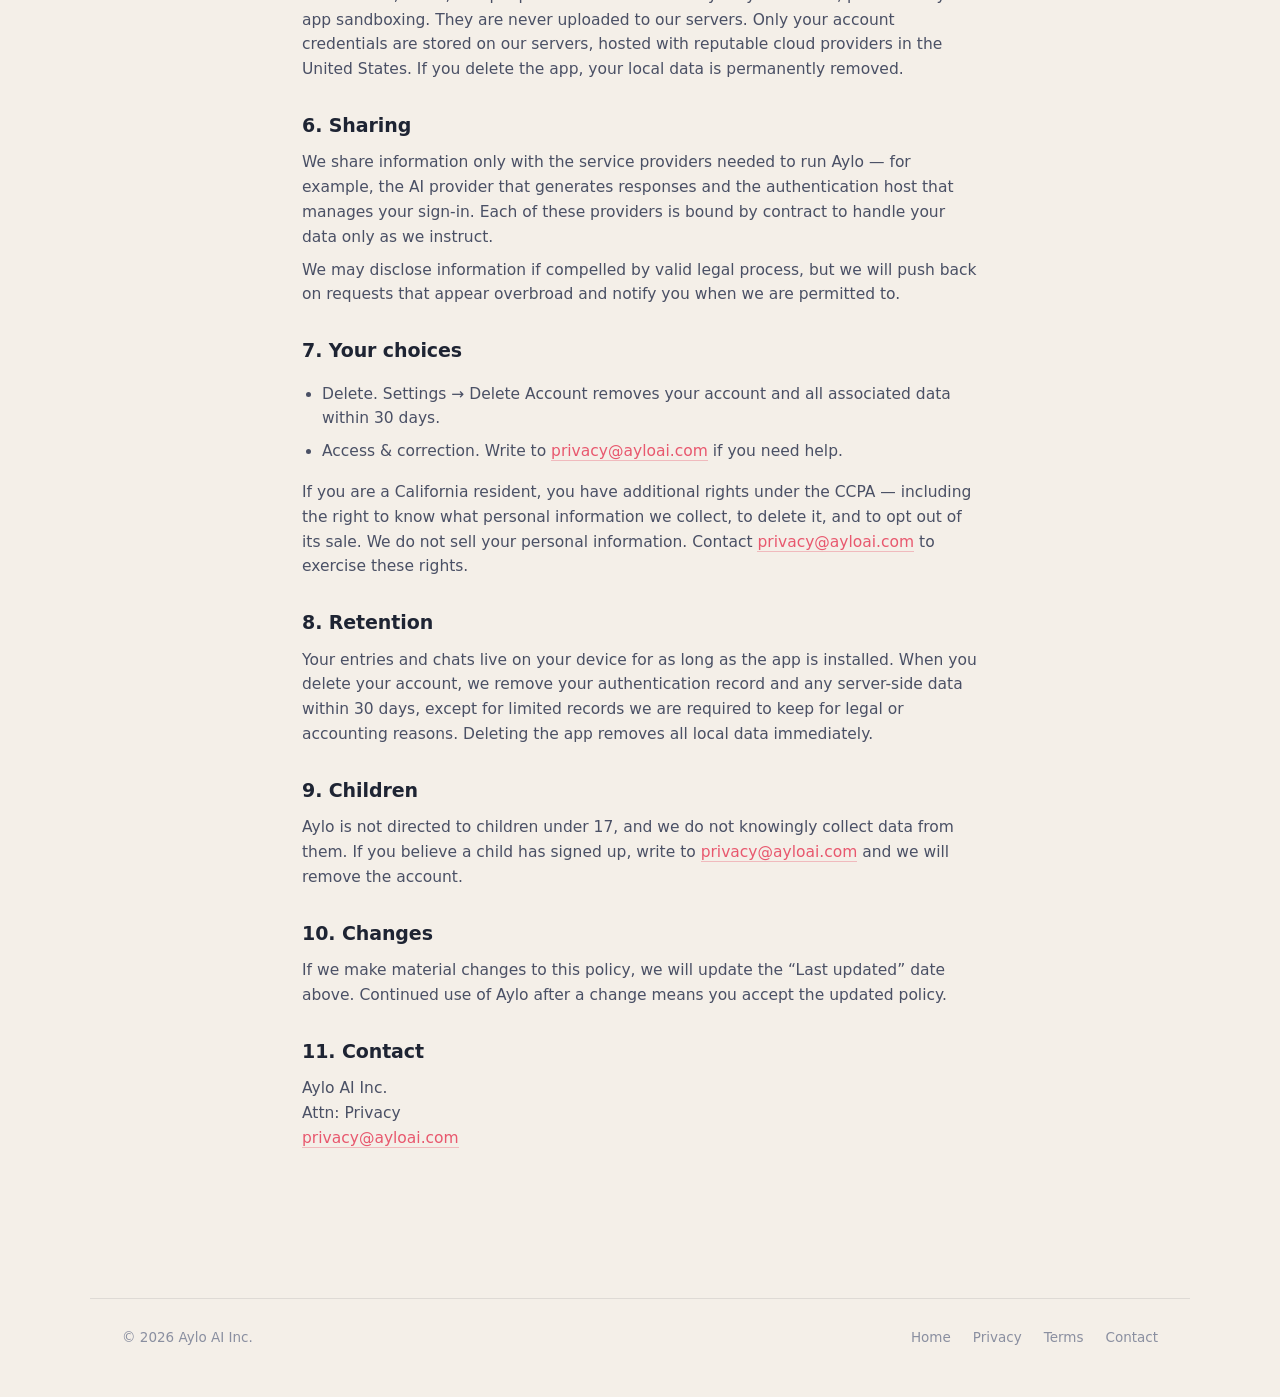
==== commit d42600d2: "Update privacy policy — clarify local storage, remove EU/UK, fix   CCPA" ====
--- a/privacy.html
+++ b/privacy.html
@@ -24,7 +24,7 @@
 <main class="legal">
   <header class="legal-header">
     <span class="kicker">Privacy Policy</span>
-    <p class="effective">Last updated: June 11, 2026</p>
+    <p class="effective">Last updated: June 12, 2026</p>
   </header>
 
   <section>
@@ -34,16 +34,23 @@
 
   <section>
     <h2>2. What we collect</h2>
-    <h3>Information you give us</h3>
+    <h3>Information we receive</h3>
     <ul>
       <li><strong>Account details.</strong> If you sign in with Apple, we receive your email address and a stable identifier. We do not receive your password.</li>
-      <li><strong>Your entries.</strong> The text and photos you save as logs, the messages you exchange with Aylo, and the names or notes you keep about the people in your life.</li>
-      <li><strong>Subscription status.</strong> If you purchase Aylo Plus, your subscription status comes to us through Apple. We do not see your payment card.</li>
+      <li><strong>Subscription status.</strong> If you purchase Aylo Pro, your subscription status comes to us through Apple. We do not see your payment card.</li>
+    </ul>
+    <h3>Information stored only on your device</h3>
+    <ul>
+      <li><strong>Journal entries and chats.</strong> The text you write in your journal, the messages you exchange with Aylo, and Aylo&rsquo;s responses are stored locally on your device. We do not have access to this content.</li>
+      <li><strong>People and patterns.</strong> When you write about someone, Aylo automatically detects their name and organizes related entries. These are stored locally on your device.</li>
+    </ul>
+    <h3>Information sent transiently for AI processing</h3>
+    <ul>
+      <li><strong>Messages and screenshots.</strong> When you chat with Aylo or upload a screenshot, the content is sent to our AI provider to generate a response. It is processed in real time and not stored by us or our provider.</li>
     </ul>
     <h3>Information we collect automatically</h3>
     <ul>
-      <li><strong>Device &amp; diagnostics.</strong> Device model, OS version, app version, locale, and anonymized crash reports — used to keep the app running.</li>
-      <li><strong>Limited usage metrics.</strong> Counts of sessions and feature use (e.g. &ldquo;a log was created&rdquo;), without the contents of what you wrote.</li>
+      <li><strong>Limited usage metrics.</strong> Counts of feature use (e.g. &ldquo;a chat was started&rdquo;) and an anonymous device identifier, without the contents of what you wrote.</li>
     </ul>
   </section>
 
@@ -79,7 +86,7 @@
       <li><strong>Delete.</strong> Settings &rarr; Delete Account removes your account and all associated data within 30 days.</li>
       <li><strong>Access &amp; correction.</strong> Write to <a href="mailto:privacy@ayloai.com">privacy@ayloai.com</a> if you need help.</li>
     </ul>
-    <p>If you are in the EU, UK, or California, you have additional rights under GDPR, UK GDPR, and the CCPA respectively — including the right to object, the right to portability, and the right not to be discriminated against for exercising your rights. The same email address handles those requests.</p>
+    <p>If you are a California resident, you have additional rights under the CCPA — including the right to know what personal information we collect, to delete it, and to opt out of its sale. We do not sell your personal information. Contact <a href="mailto:privacy@ayloai.com">privacy@ayloai.com</a> to exercise these rights.</p>
   </section>
 
   <section>
@@ -93,17 +100,12 @@
   </section>
 
   <section>
-    <h2>10. California residents (CCPA)</h2>
-    <p>If you are a California resident, you have the right to know what personal information we collect and how it is used, to delete your personal information, and to opt out of the sale of personal information. We do not sell your personal information. We will not discriminate against you for exercising your privacy rights. To exercise these rights, contact us at <a href="mailto:privacy@ayloai.com">privacy@ayloai.com</a> or use the account deletion feature in the app.</p>
+    <h2>10. Changes</h2>
+    <p>If we make material changes to this policy, we will update the &ldquo;Last updated&rdquo; date above. Continued use of Aylo after a change means you accept the updated policy.</p>
   </section>
 
   <section>
-    <h2>11. Changes</h2>
-    <p>If we make material changes to this policy, we will notify you in the app and update the &ldquo;Last updated&rdquo; date above. Continued use of Aylo after a change means you accept the updated policy.</p>
-  </section>
-
-  <section>
-    <h2>12. Contact</h2>
+    <h2>11. Contact</h2>
     <p>Aylo AI Inc.<br>
     Attn: Privacy<br>
     
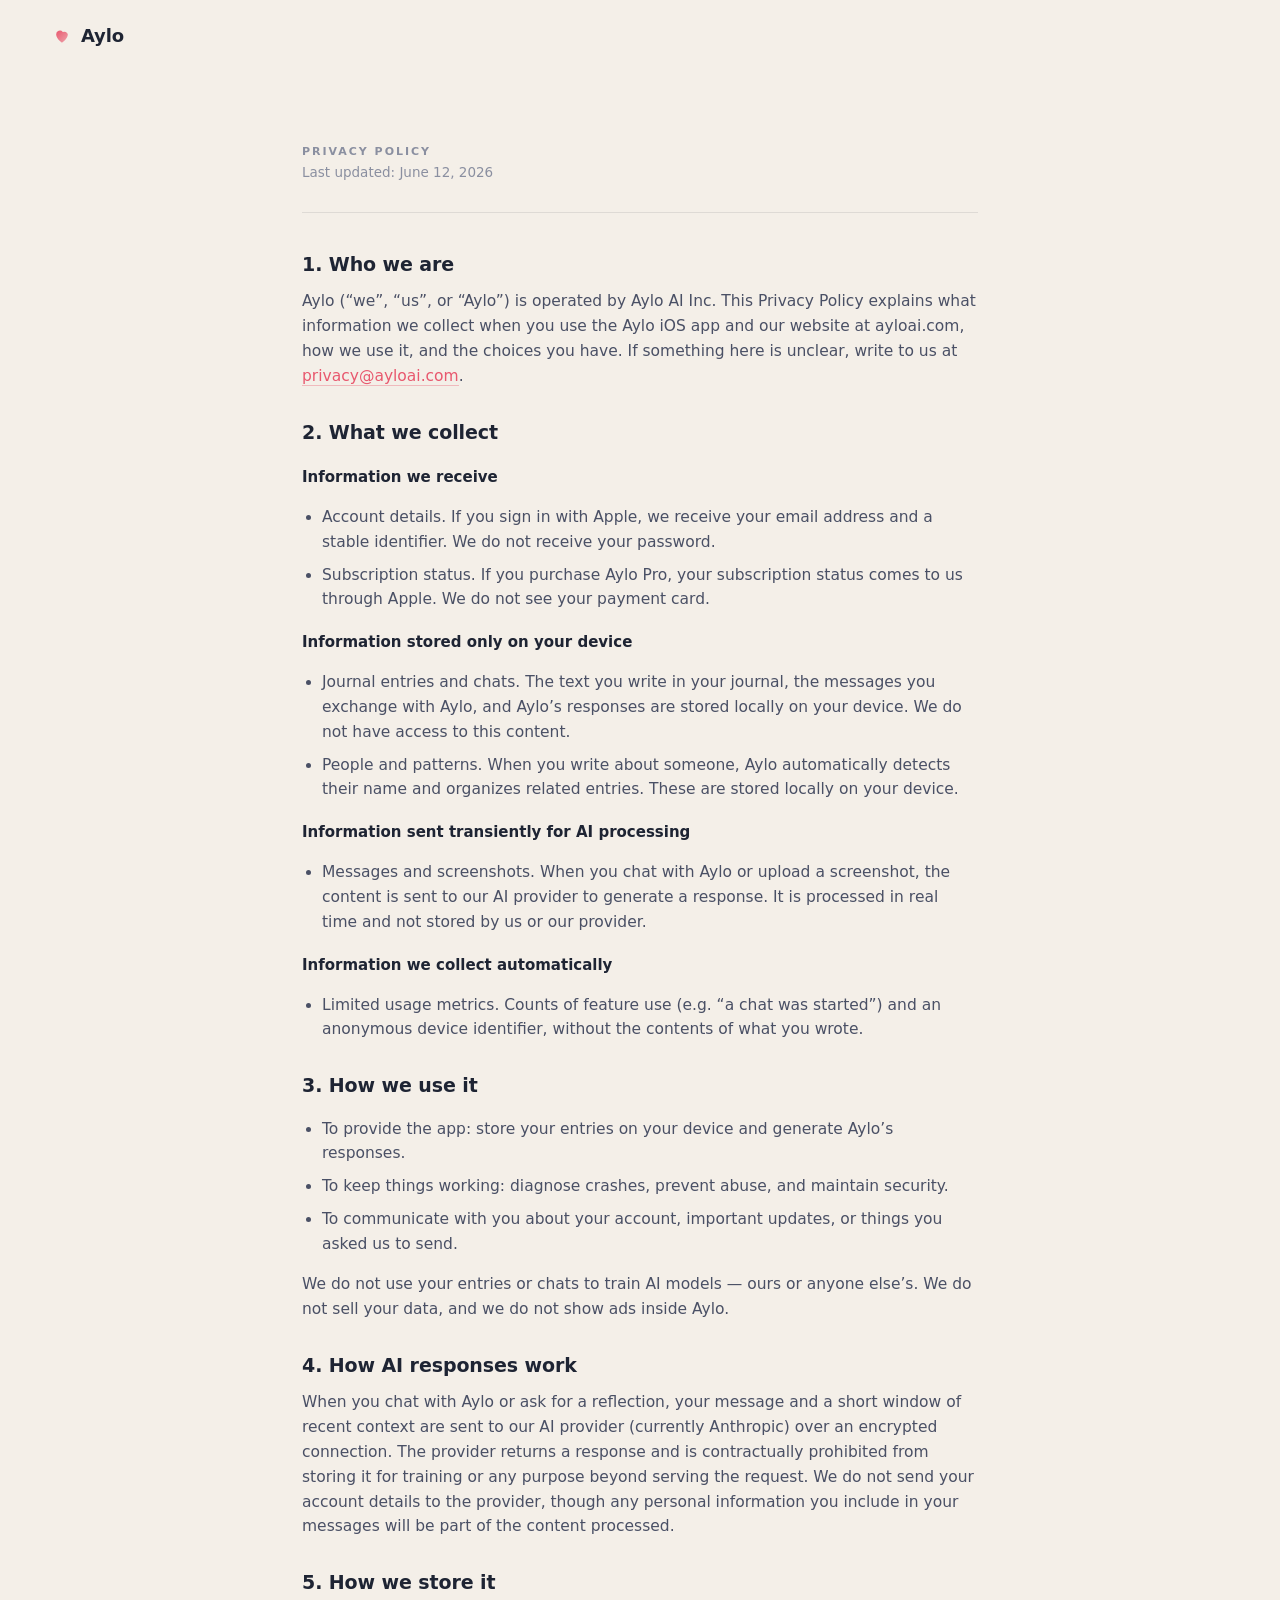
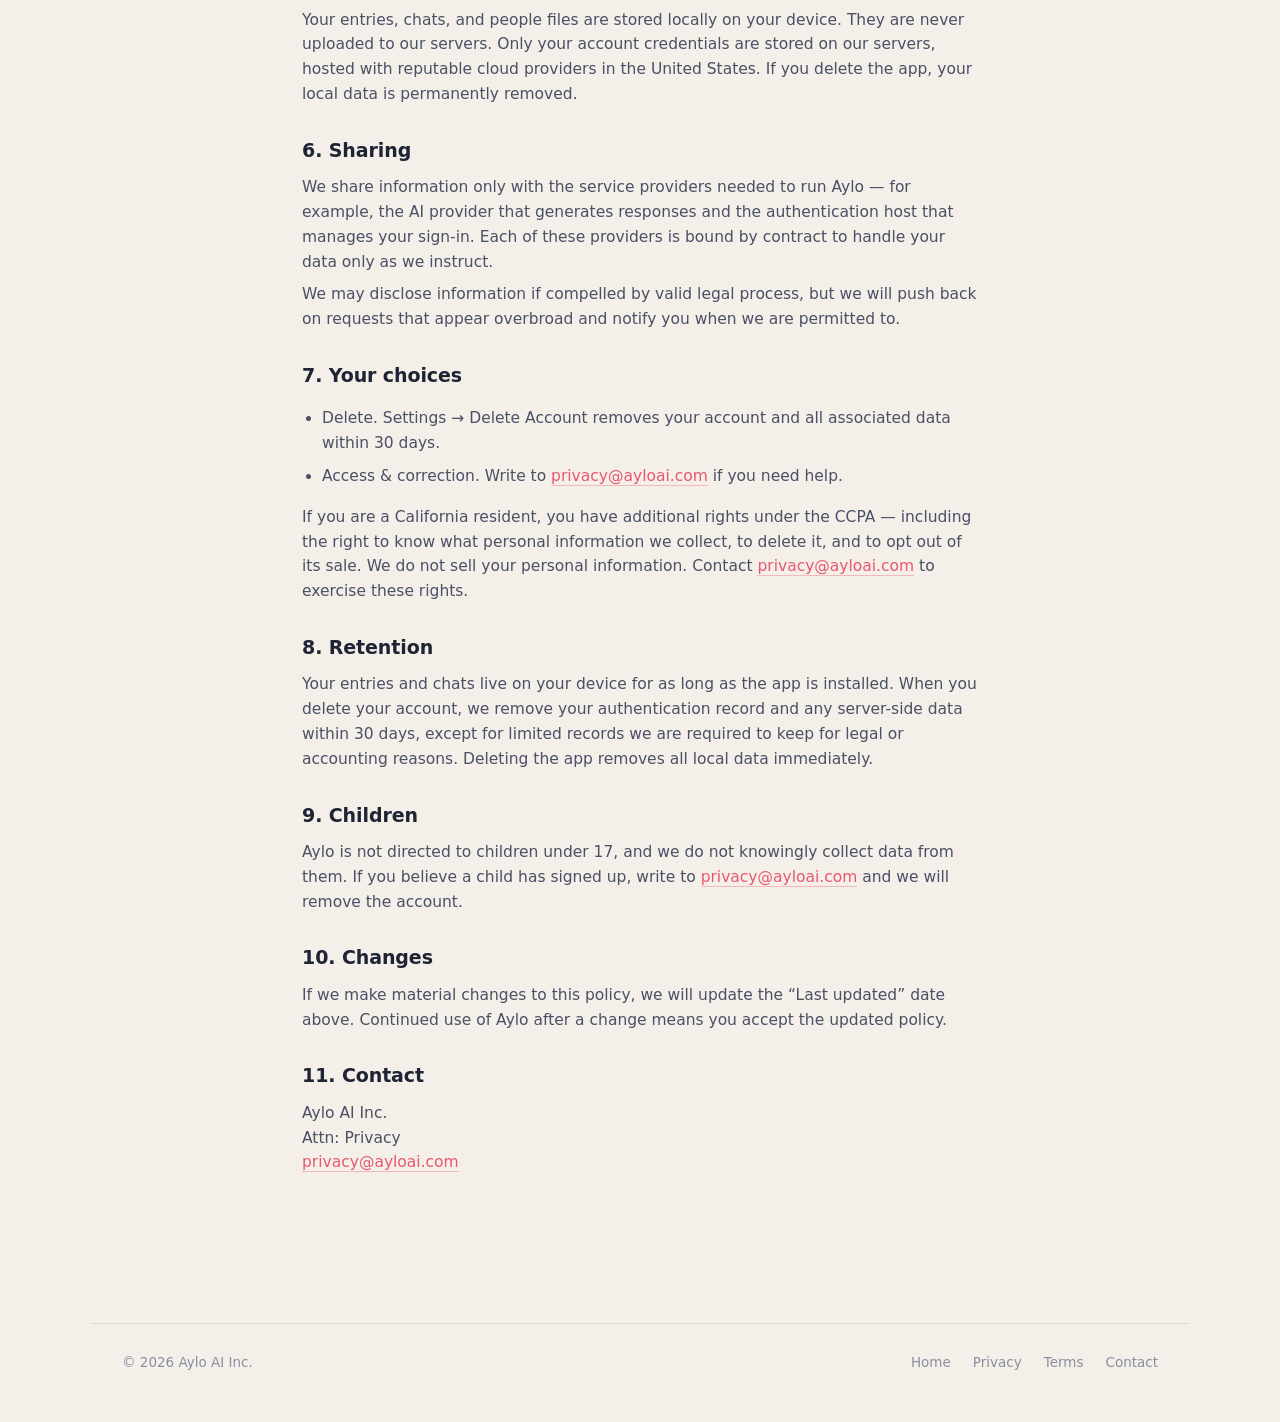
==== commit c9be5bb8: "Privacy policy refinements — AI data disclosure, simplify storage    language" ====
--- a/privacy.html
+++ b/privacy.html
@@ -66,12 +66,12 @@
 
   <section>
     <h2>4. How AI responses work</h2>
-    <p>When you chat with Aylo or ask for a reflection, your message and a short window of recent context are sent to our AI provider (currently Anthropic) over an encrypted connection. The provider returns a response and is contractually prohibited from storing it for training or any purpose beyond serving the request. We do not pass your name or email to the provider.</p>
+    <p>When you chat with Aylo or ask for a reflection, your message and a short window of recent context are sent to our AI provider (currently Anthropic) over an encrypted connection. The provider returns a response and is contractually prohibited from storing it for training or any purpose beyond serving the request. We do not send your account details to the provider, though any personal information you include in your messages will be part of the content processed.</p>
   </section>
 
   <section>
     <h2>5. How we store it</h2>
-    <p>Your entries, chats, and people files are stored locally on your device, protected by iOS app sandboxing. They are never uploaded to our servers. Only your account credentials are stored on our servers, hosted with reputable cloud providers in the United States. If you delete the app, your local data is permanently removed.</p>
+    <p>Your entries, chats, and people files are stored locally on your device. They are never uploaded to our servers. Only your account credentials are stored on our servers, hosted with reputable cloud providers in the United States. If you delete the app, your local data is permanently removed.</p>
   </section>
 
   <section>
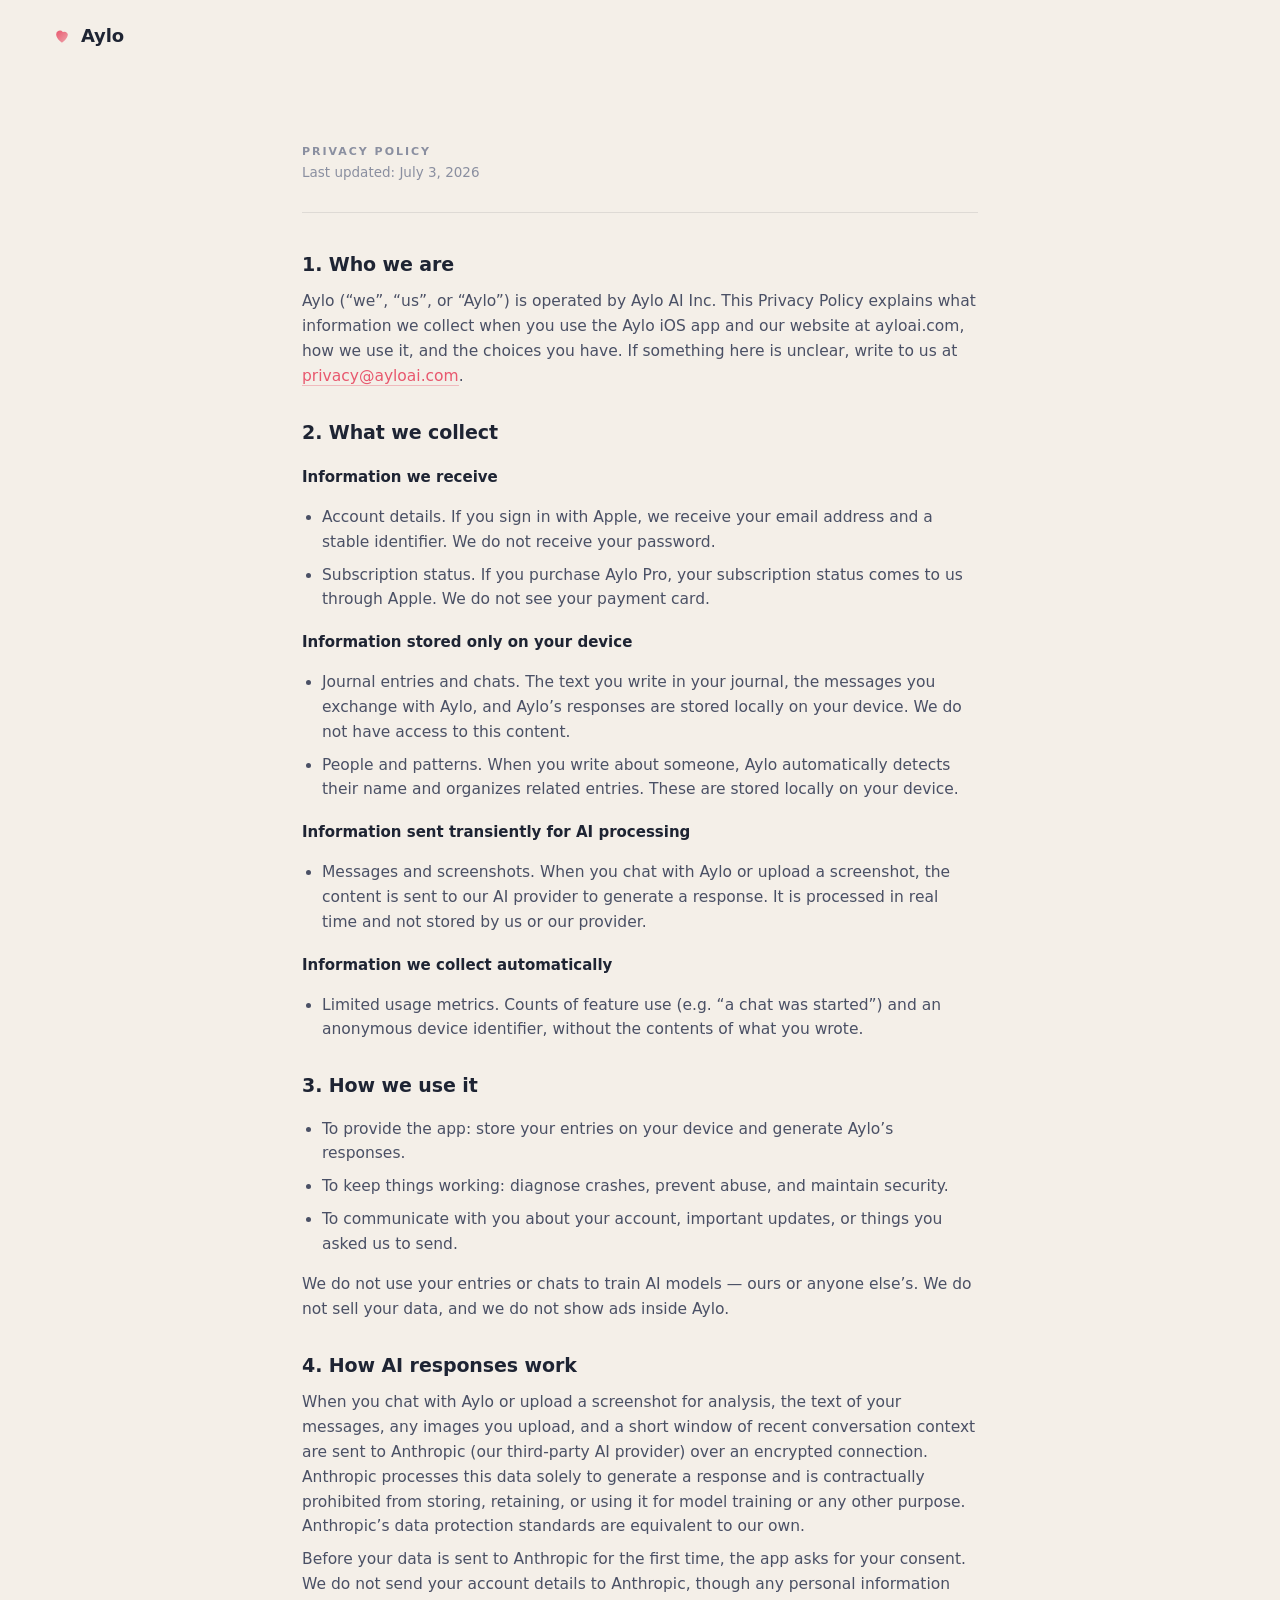
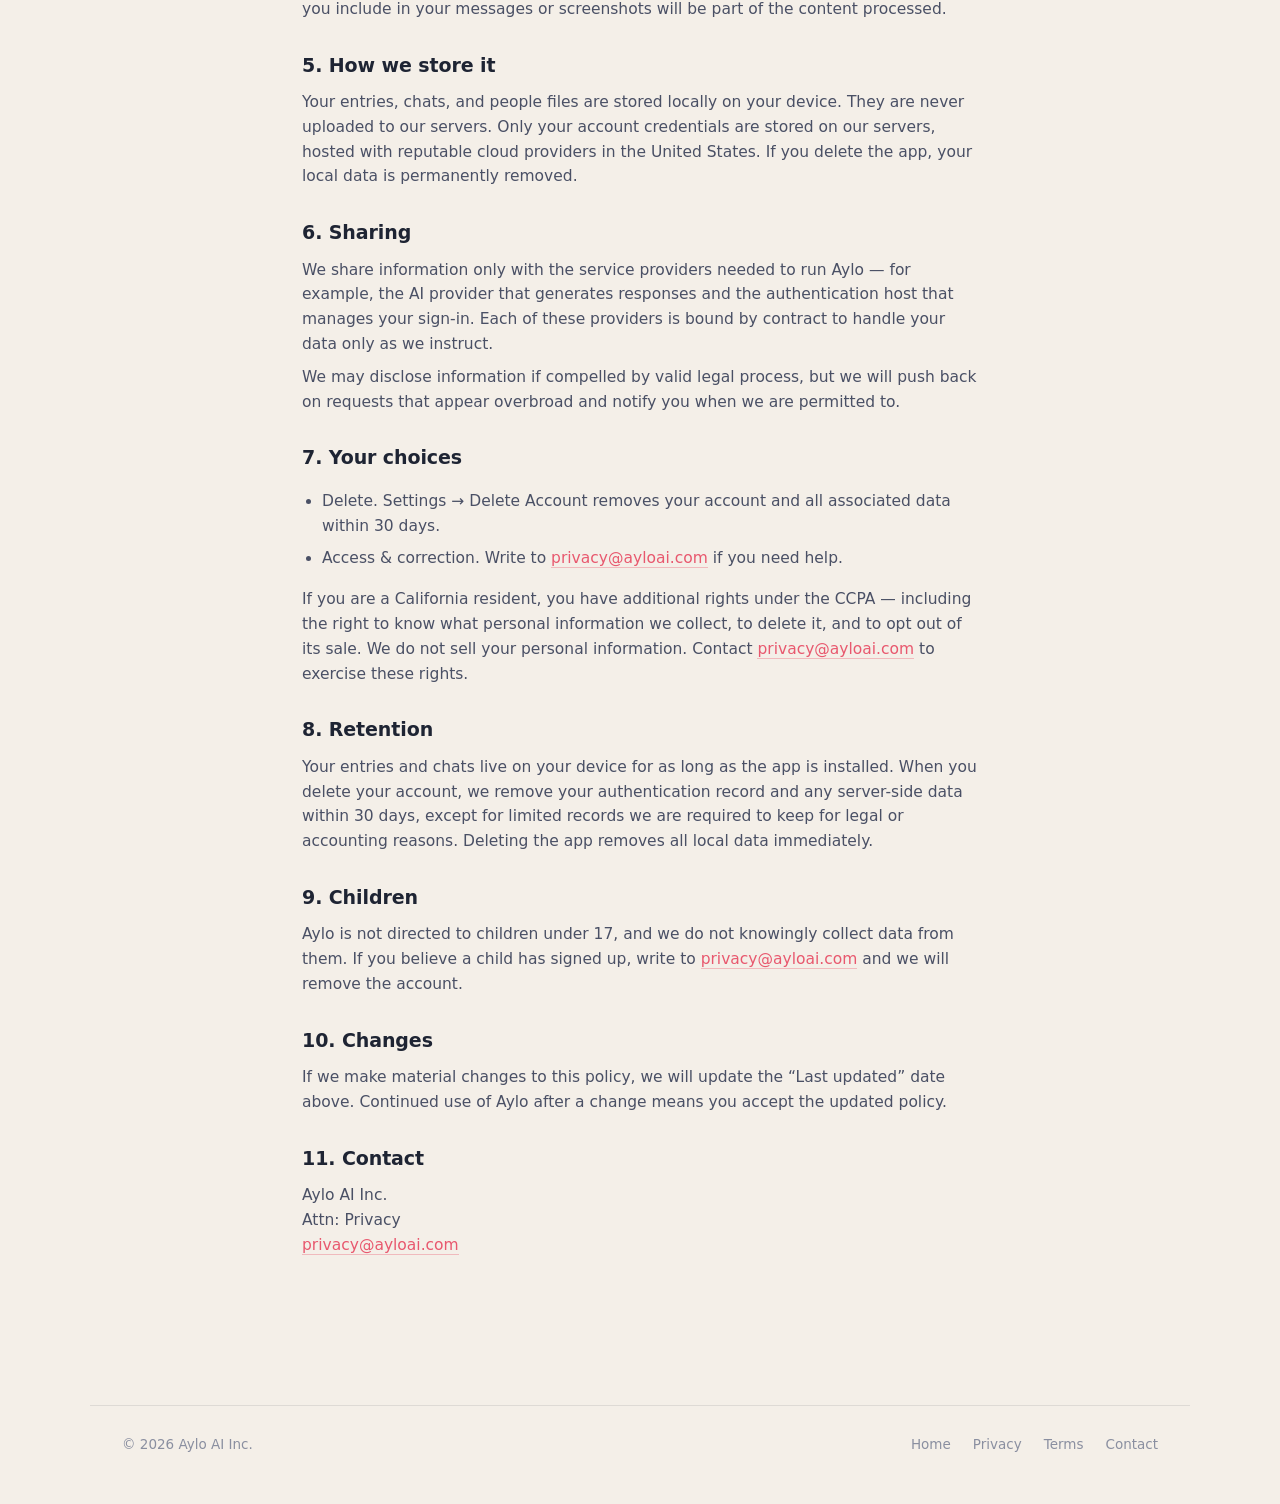
==== commit dfdd704e: "Update privacy policy — explicit Anthropic disclosure and consent mention for App Store review Co-Au" ====
--- a/privacy.html
+++ b/privacy.html
@@ -24,7 +24,7 @@
 <main class="legal">
   <header class="legal-header">
     <span class="kicker">Privacy Policy</span>
-    <p class="effective">Last updated: June 12, 2026</p>
+    <p class="effective">Last updated: July 3, 2026</p>
   </header>
 
   <section>
@@ -66,7 +66,8 @@
 
   <section>
     <h2>4. How AI responses work</h2>
-    <p>When you chat with Aylo or ask for a reflection, your message and a short window of recent context are sent to our AI provider (currently Anthropic) over an encrypted connection. The provider returns a response and is contractually prohibited from storing it for training or any purpose beyond serving the request. We do not send your account details to the provider, though any personal information you include in your messages will be part of the content processed.</p>
+    <p>When you chat with Aylo or upload a screenshot for analysis, the text of your messages, any images you upload, and a short window of recent conversation context are sent to Anthropic (our third-party AI provider) over an encrypted connection. Anthropic processes this data solely to generate a response and is contractually prohibited from storing, retaining, or using it for model training or any other purpose. Anthropic&rsquo;s data protection standards are equivalent to our own.</p>
+    <p>Before your data is sent to Anthropic for the first time, the app asks for your consent. We do not send your account details to Anthropic, though any personal information you include in your messages or screenshots will be part of the content processed.</p>
   </section>
 
   <section>
